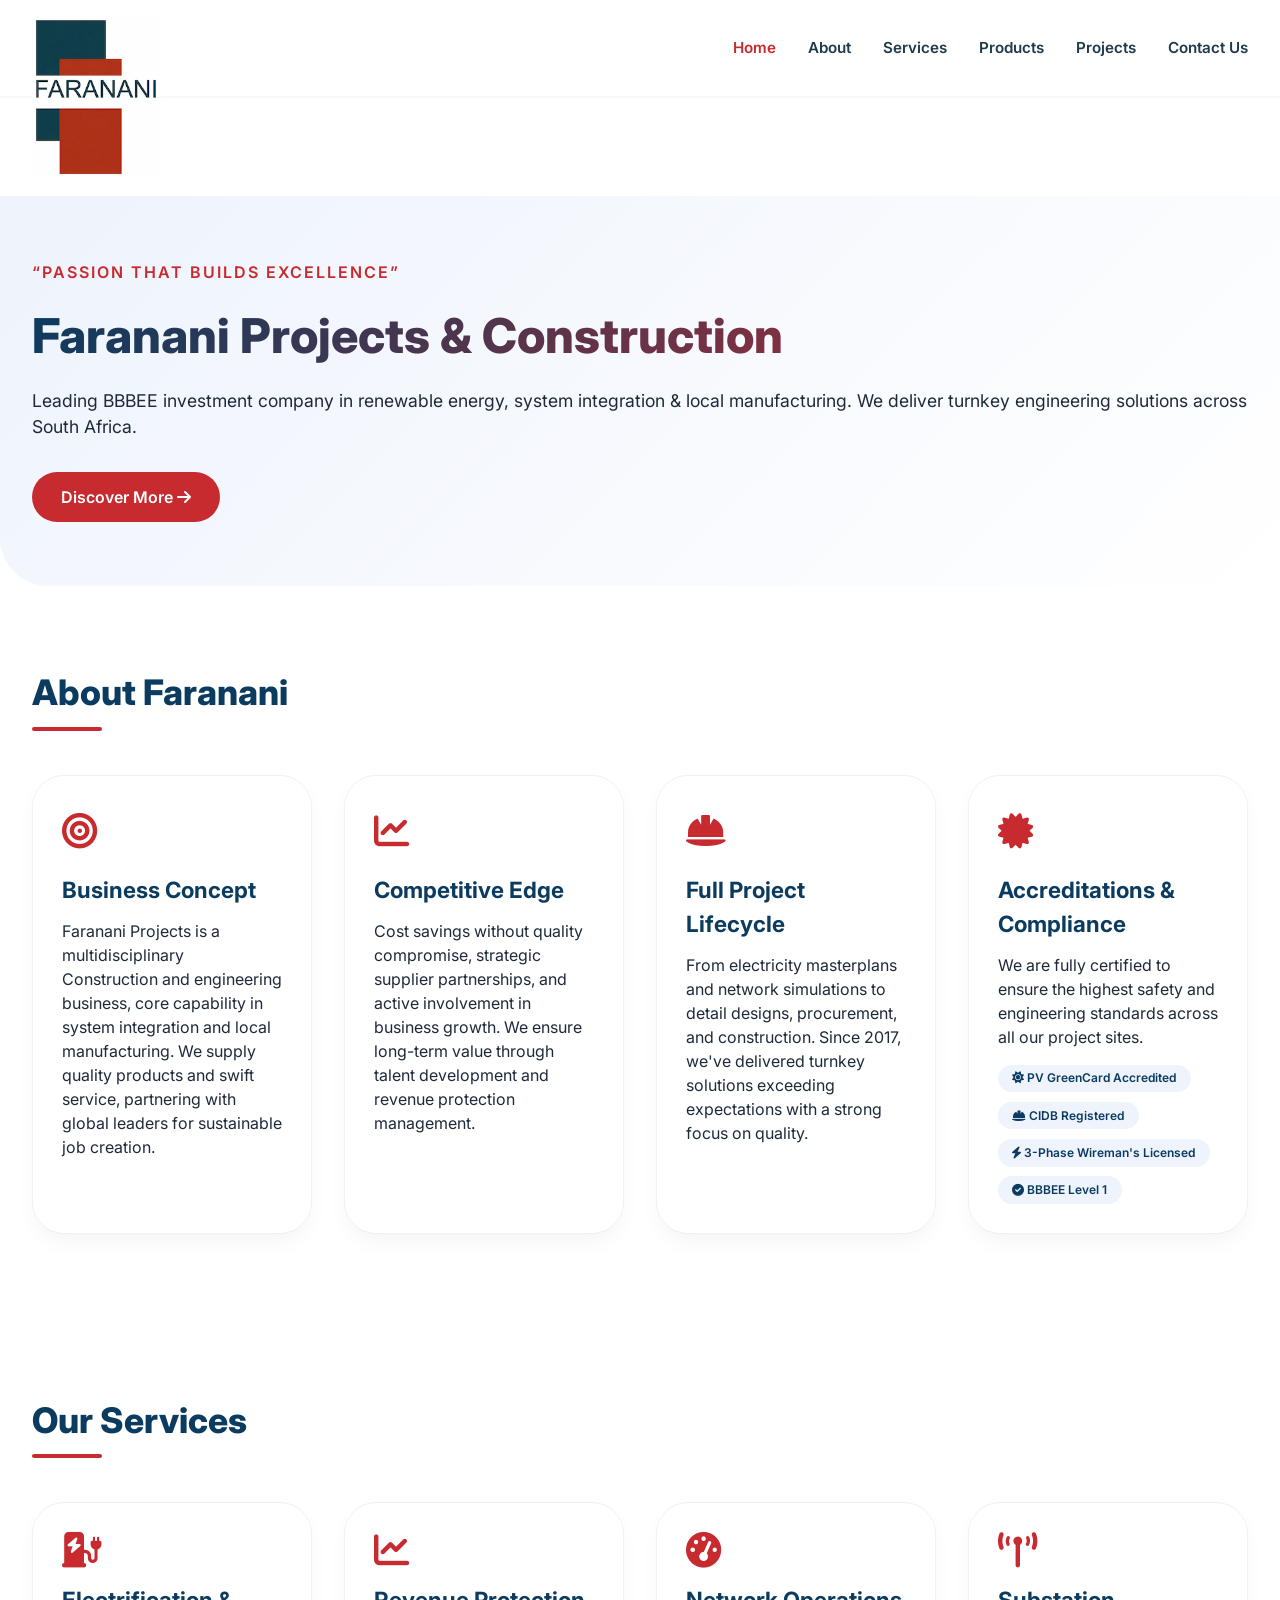
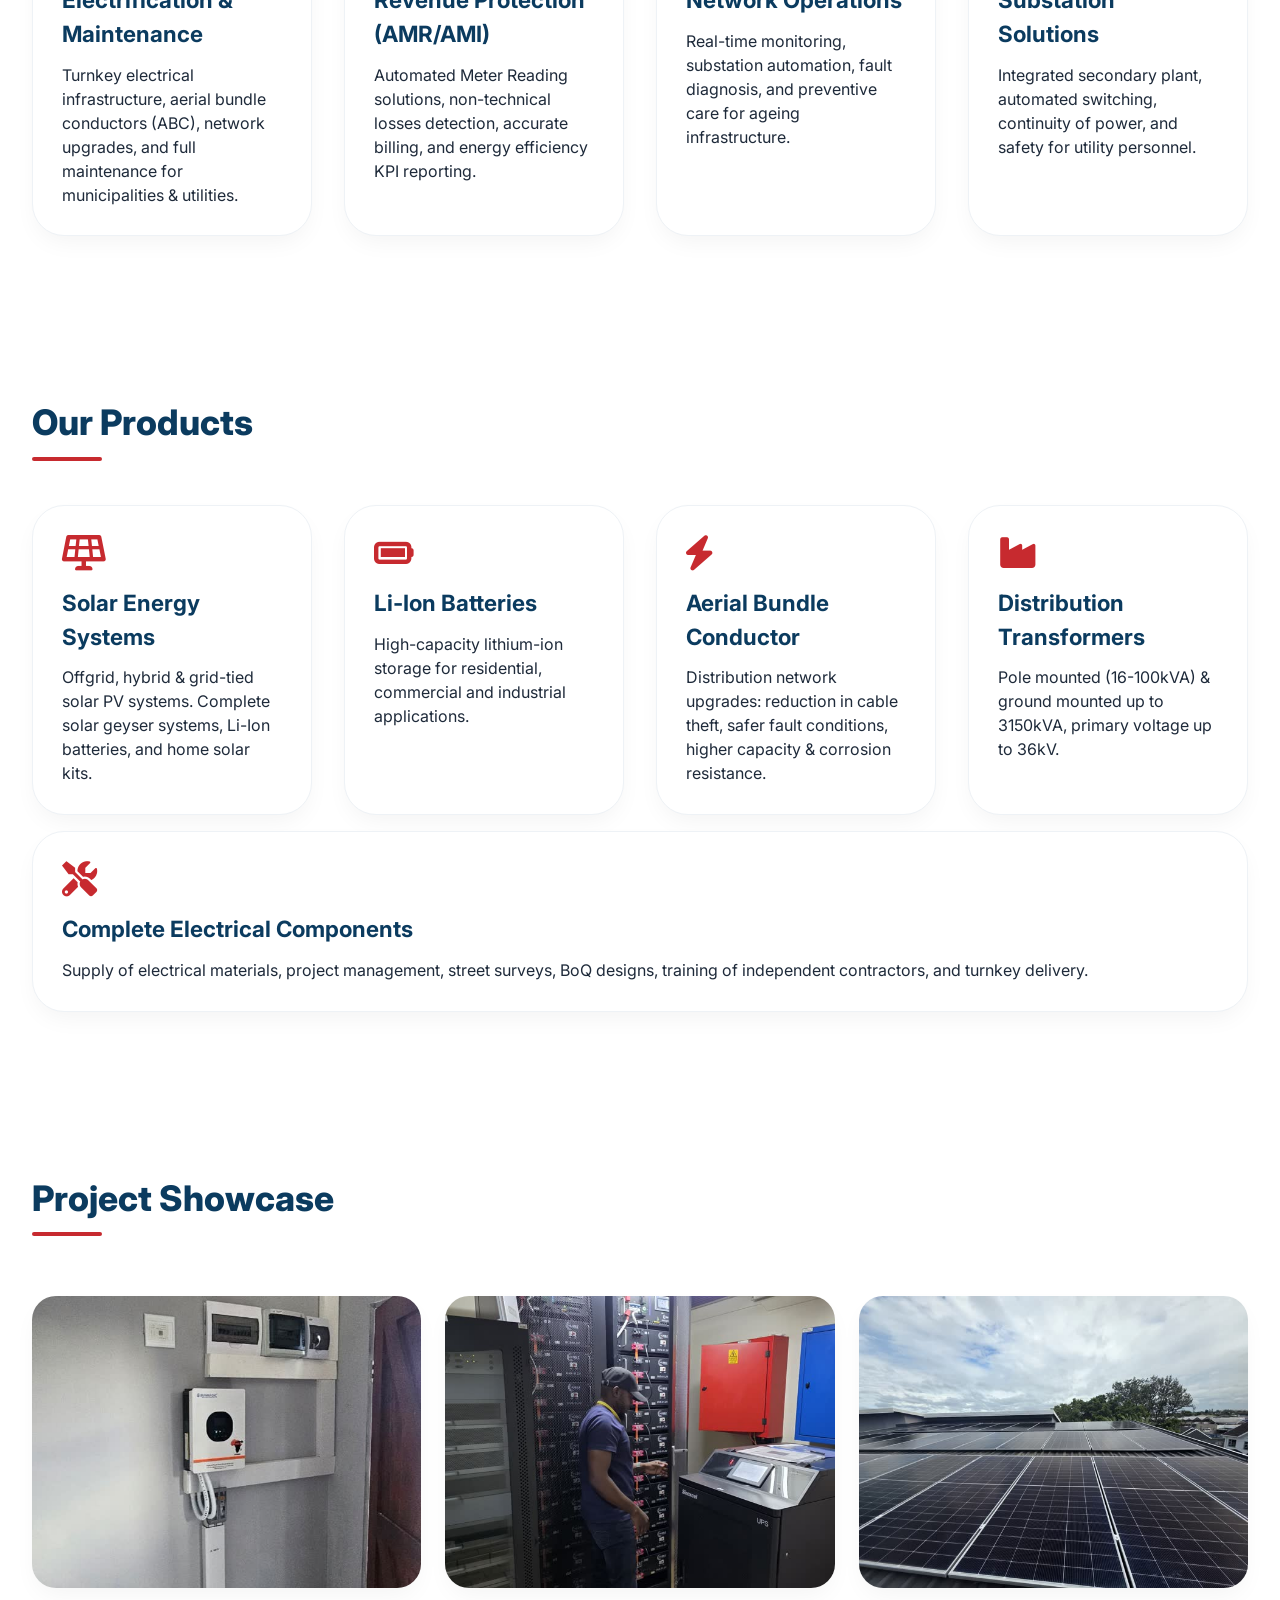
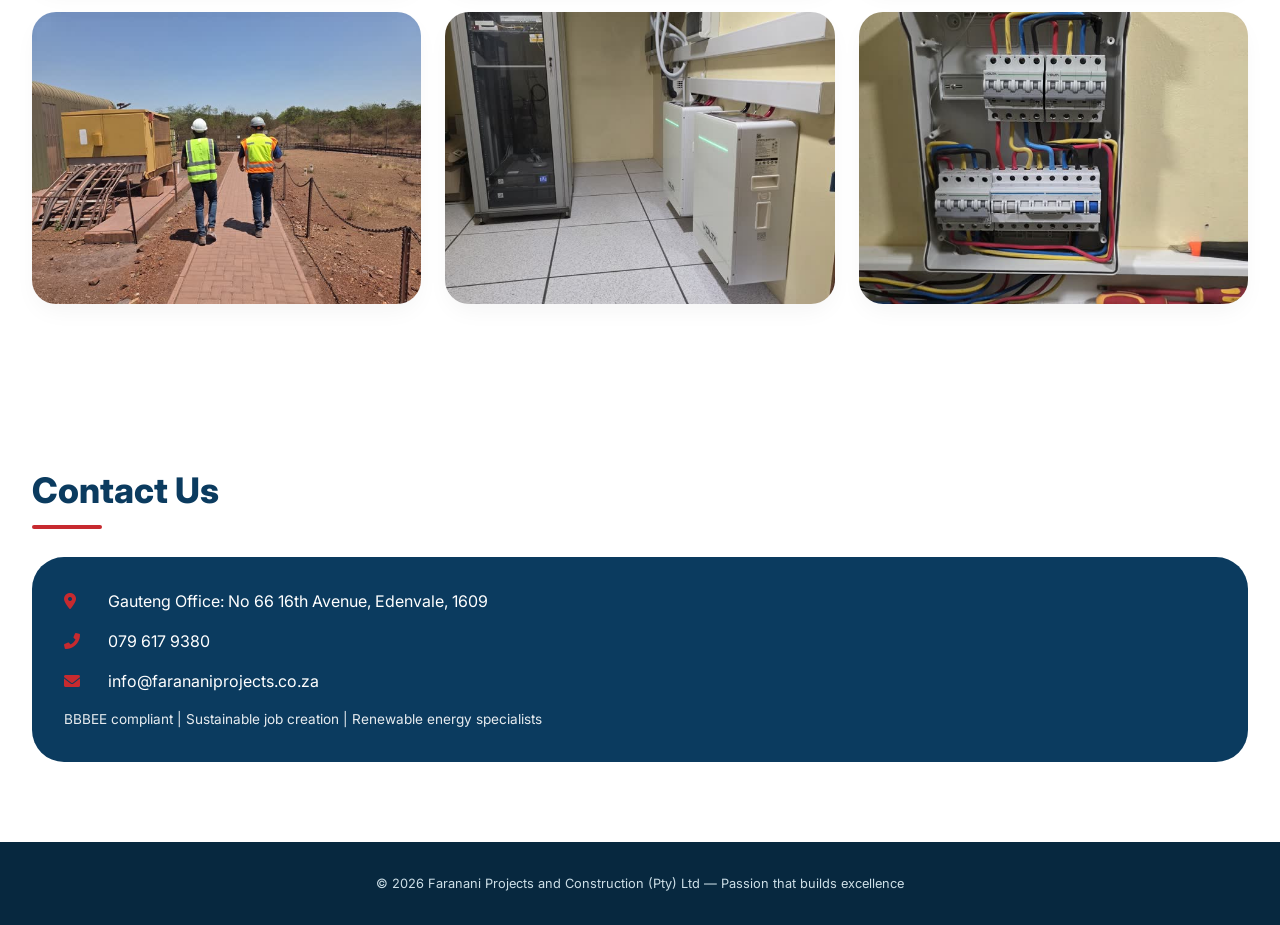
==== index.html @ f0514885 "misc" ====
<!DOCTYPE html>
<html lang="en">
<head>
  <meta charset="UTF-8">
  <meta name="viewport" content="width=device-width, initial-scale=1.0, viewport-fit=cover">
  <title>Faranani Projects | Engineering Excellence</title>
  <!-- Google Fonts & Font Awesome -->
  <link href="https://fonts.googleapis.com/css2?family=Inter:opsz,wght@14..32,300;14..32,400;14..32,500;14..32,600;14..32,700;14..32,800&display=swap" rel="stylesheet">
  <link rel="stylesheet" href="https://cdnjs.cloudflare.com/ajax/libs/font-awesome/6.0.0-beta3/css/all.min.css">
  <style>
    * {
      margin: 0;
      padding: 0;
      box-sizing: border-box;
    }

    body {
      font-family: 'Inter', sans-serif;
      background-color: #ffffff;
      color: #1e2a3a;
      line-height: 1.5;
      scroll-behavior: smooth;
    }

    /* Color Scheme: White, Blue (#0b3b5f), Red (#c72a2f) */
    :root {
      --primary-blue: #0b3b5f;
      --primary-red: #c72a2f;
      --blue-light: #eef3fc;
      --blue-dark: #07283f;
      --gray-light: #f8fafc;
      --shadow-sm: 0 10px 25px -5px rgba(0, 0, 0, 0.05);
    }

    /* Navbar */
    .navbar {
      position: sticky;
      top: 0;
      z-index: 1000;
      background: rgba(255, 255, 255, 0.98);
      backdrop-filter: blur(8px);
      box-shadow: 0 1px 3px rgba(0,0,0,0.05);
      padding: 0.8rem 2rem;
      transition: all 0.3s ease;
    }
    .nav-container {
      max-width: 1280px;
      margin: 0 auto;
      display: flex;
      align-items: center;
      justify-content: space-between;
      flex-wrap: wrap;
    }
    .logo-area {
  position: relative;
  height: 70px; /* navbar height */
}

.logo-wrapper {
  position: absolute;
  top: 5px; /* shift down slightly */
  left: 0;
  transform: translateY(0); /* remove negative translate to stop top clipping */
  z-index: 10;
  transition: opacity 0.3s ease, transform 0.3s ease;
}

.logo-wrapper.hide {
  opacity: 0;
  transform: translateY(-100%); /* push out of view when scrolling */
  pointer-events: none;
}

.logo-img {
  height: 160px; /* reduced height to fit better */
  width: auto;
  display: block;
  transition: transform 0.35s ease;
}
    .logo-placeholder {
      border: 2px dashed var(--primary-red);
      border-radius: 40px;
      padding: 0.4rem 1rem;
      font-size: 0.8rem;
      font-weight: 600;
      color: var(--primary-blue);
      background: white;
      transition: 0.2s;
    }
    .logo-placeholder i {
      color: var(--primary-red);
      margin-right: 6px;
    }
    .nav-links {
      display: flex;
      gap: 2rem;
      list-style: none;
    }
    .nav-links a {
      text-decoration: none;
      font-weight: 600;
      color: #1f3a4b;
      transition: 0.2s;
      font-size: 0.95rem;
    }
    .nav-links a:hover, .nav-links a.active {
      color: var(--primary-red);
    }
    .mobile-menu-btn {
      display: none;
      font-size: 1.6rem;
      background: none;
      border: none;
      color: var(--primary-blue);
      cursor: pointer;
    }

    /* Sections */
    section {
      padding: 5rem 2rem;
      max-width: 1280px;
      margin: 0 auto;
      scroll-margin-top: 100px; /* Fixes titles being cut off by sticky navbar */
    }
    #contact {
      scroll-margin-top: 0; /* Exclude contact as requested */
    }
    .section-title {
      font-size: 2.2rem;
      font-weight: 800;
      margin-bottom: 2.5rem;
      position: relative;
      display: inline-block;
      color: var(--primary-blue);
    }
    .section-title:after {
      content: '';
      position: absolute;
      bottom: -12px;
      left: 0;
      width: 70px;
      height: 4px;
      background: var(--primary-red);
      border-radius: 4px;
    }
    .hero {
      background: linear-gradient(135deg, var(--blue-light) 0%, #ffffff 100%);
      border-radius: 0 0 3rem 3rem;
      padding: 4rem 2rem;
      margin-top: 100px; /* to account for logo overlap */
    }
    .hero-content {
      max-width: 1280px;
      margin: 0 auto;
      display: flex;
      flex-wrap: wrap;
      align-items: center;
      gap: 2rem;
    }
    .hero-text {
      flex: 1;
    }
    .hero h1 {
      font-size: 3rem;
      font-weight: 800;
      background: linear-gradient(125deg, var(--primary-blue), var(--primary-red));
      -webkit-background-clip: text;
      background-clip: text;
      color: transparent;
      margin-bottom: 1rem;
    }
    .tagline {
      font-size: 1rem;
      letter-spacing: 2px;
      text-transform: uppercase;
      color: var(--primary-red);
      font-weight: 600;
      margin-bottom: 1rem;
    }
    .btn-red {
      display: inline-block;
      background: var(--primary-red);
      color: white;
      padding: 0.8rem 1.8rem;
      border-radius: 40px;
      font-weight: 600;
      text-decoration: none;
      margin-top: 1rem;
      transition: 0.2s;
      border: none;
      cursor: pointer;
    }
    .btn-red:hover {
      background: #a81e22;
      transform: translateY(-2px);
    }
    .hero-stock {
      flex: 1;
      display: flex;
      gap: 1rem;
      justify-content: center;
    }
    .stock-img {
      width: 140px;
      height: 140px;
      object-fit: cover;
      border-radius: 28px;
      box-shadow: var(--shadow-sm);
      border: 3px solid white;
    }

    /* Cards */
    .grid-2, .services-grid, .products-grid {
      display: grid;
      grid-template-columns: repeat(auto-fit, minmax(280px, 1fr));
      gap: 2rem;
      margin-top: 1rem;
    }
    .card {
      background: white;
      border-radius: 2rem;
      padding: 1.8rem;
      box-shadow: var(--shadow-sm);
      transition: all 0.2s;
      border: 1px solid #eef2f6;
    }
    .card:hover {
      transform: translateY(-5px);
      box-shadow: 0 20px 30px -12px rgba(0,0,0,0.1);
      border-color: var(--primary-red);
    }
    .card-icon {
      font-size: 2.2rem;
      color: var(--primary-red);
      margin-bottom: 1rem;
    }
    .card h3 {
      font-size: 1.4rem;
      margin-bottom: 0.75rem;
      color: var(--primary-blue);
    }
    .badge-list {
      display: flex;
      flex-wrap: wrap;
      gap: 0.6rem;
      margin-top: 1rem;
    }
    .badge {
      background: var(--blue-light);
      padding: 0.3rem 0.9rem;
      border-radius: 40px;
      font-size: 0.75rem;
      font-weight: 600;
      color: var(--primary-blue);
    }

    /* About extra */
    .leader-card {
      display: flex;
      gap: 1.5rem;
      align-items: center;
      flex-wrap: wrap;
      background: var(--blue-light);
      border-radius: 2rem;
      padding: 1.8rem;
      margin-top: 2rem;
    }
    .leader-img {
      width: 100px;
      height: 100px;
      border-radius: 50%;
      object-fit: cover;
      border: 3px solid var(--primary-red);
    }
    /* Contact */
    .contact-block {
      background: var(--primary-blue);
      border-radius: 2rem;
      padding: 2rem;
      color: white;
    }
    .contact-line {
      display: flex;
      align-items: center;
      gap: 1rem;
      margin-bottom: 1rem;
    }
    .contact-line i {
      width: 28px;
      color: var(--primary-red);
    }
    footer {
      text-align: center;
      padding: 2rem;
      background: var(--blue-dark);
      color: #cddfe7;
      font-size: 0.8rem;
    }

    /* Gallery Section */
    .gallery-grid {
      display: grid;
      grid-template-columns: repeat(3, 1fr);
      gap: 1.5rem;
      margin-top: 2rem;
    }
    .gallery-item {
      position: relative;
      border-radius: 1.5rem;
      overflow: hidden;
      aspect-ratio: 4/3;
      box-shadow: var(--shadow-sm);
      cursor: pointer;
    }
    .gallery-item img {
      width: 100%;
      height: 100%;
      object-fit: cover;
      transition: transform 0.5s ease;
    }
    .gallery-item:hover img {
      transform: scale(1.1);
    }
    .gallery-overlay {
      position: absolute;
      bottom: 0;
      left: 0;
      right: 0;
      background: linear-gradient(transparent, rgba(11, 59, 95, 0.9));
      padding: 1.5rem;
      color: white;
      opacity: 0;
      transition: opacity 0.3s ease;
    }
    .gallery-item:hover .gallery-overlay {
      opacity: 1;
    }
    .gallery-overlay h4 {
      font-size: 1.1rem;
      margin-bottom: 0.2rem;
    }
    .gallery-overlay p {
      font-size: 0.85rem;
      opacity: 0.8;
    }

    /* Mobile */
    @media (max-width: 1024px) {
      .gallery-grid {
        grid-template-columns: repeat(2, 1fr);
      }
    }
    @media (max-width: 768px) {
      .nav-links {
        display: none;
        width: 100%;
        flex-direction: column;
        gap: 1rem;
        padding: 1rem 0;
      }
      .nav-links.show {
        display: flex;
        padding-top: 60px; /* Push items down to clear the overhanging logo */
      }
      .mobile-menu-btn {
        display: block;
      }
      .navbar {
        padding: 0.8rem 1.2rem;
      }
      .logo-img {
        height: 120px; /* Smaller logo on mobile to save space */
      }
      .hero h1 {
        font-size: 2rem;
      }
      section {
        padding: 3rem 1.2rem;
      }
      .section-title {
        font-size: 1.8rem;
      }
      .gallery-grid {
        grid-template-columns: 1fr;
      }
    }

    .fade-up {
      opacity: 0;
      transform: translateY(20px);
      transition: opacity 0.6s ease, transform 0.6s ease;
    }
    .fade-up.visible {
      opacity: 1;
      transform: translateY(0);
    }
  </style>
</head>
<body>

<nav class="navbar" id="navbar">
  <div class="nav-container">
    <div class="logo-area">
      <div class="logo-wrapper">
  <img src="src/Logo.webp" alt="Company Logo" class="logo-img" />
</div>
    </div>
    <button class="mobile-menu-btn" id="mobileMenuBtn"><i class="fas fa-bars"></i></button>
    <ul class="nav-links" id="navLinks">
      <li><a href="#home" class="nav-link active">Home</a></li>
      <li><a href="#about" class="nav-link">About</a></li>
      <li><a href="#services" class="nav-link">Services</a></li>
      <li><a href="#products" class="nav-link">Products</a></li>
      <li><a href="#projects" class="nav-link">Projects</a></li>
      <li><a href="#contact" class="nav-link">Contact Us</a></li>
    </ul>
  </div>
</nav>

<!-- Hero Section (Home) -->
<section id="home" class="hero">
  <div class="hero-content">
    <div class="hero-text">
      <div class="tagline">“PASSION THAT BUILDS EXCELLENCE”</div>
      <h1>Faranani Projects & Construction</h1>
      <p style="font-size: 1.1rem; margin: 1rem 0;">Leading BBBEE investment company in renewable energy, system integration & local manufacturing. We deliver turnkey engineering solutions across South Africa.</p>
      <a href="#about" class="btn-red">Discover More <i class="fas fa-arrow-right"></i></a>
    </div>
  </div>
</section>

<!-- About Section -->
<section id="about">
  <h2 class="section-title">About Faranani</h2>
  <div class="grid-2">
    <div class="card fade-up">
      <div class="card-icon"><i class="fas fa-bullseye"></i></div>
      <h3>Business Concept</h3>
      <p>Faranani Projects is a multidisciplinary Construction and engineering business, core capability in system integration and local manufacturing. We supply quality products and swift service, partnering with global leaders for sustainable job creation.</p>
    </div>
    <div class="card fade-up">
      <div class="card-icon"><i class="fas fa-chart-line"></i></div>
      <h3>Competitive Edge</h3>
      <p>Cost savings without quality compromise, strategic supplier partnerships, and active involvement in business growth. We ensure long-term value through talent development and revenue protection management.</p>
    </div>
    <div class="card fade-up">
      <div class="card-icon"><i class="fas fa-hard-hat"></i></div>
      <h3>Full Project Lifecycle</h3>
      <p>From electricity masterplans and network simulations to detail designs, procurement, and construction. Since 2017, we've delivered turnkey solutions exceeding expectations with a strong focus on quality.</p>
    </div>
    <div class="card fade-up">
      <div class="card-icon"><i class="fas fa-certificate"></i></div>
      <h3>Accreditations & Compliance</h3>
      <p>We are fully certified to ensure the highest safety and engineering standards across all our project sites.</p>
      <div class="badge-list">
        <span class="badge"><i class="fas fa-sun"></i> PV GreenCard Accredited</span>
        <span class="badge"><i class="fas fa-hard-hat"></i> CIDB Registered</span>
        <span class="badge"><i class="fas fa-bolt"></i> 3-Phase Wireman's Licensed</span>
        <span class="badge"><i class="fas fa-check-circle"></i> BBBEE Level 1</span>
      </div>
    </div>
  </div>
</section>

<!-- Services Section -->
<section id="services">
  <h2 class="section-title">Our Services</h2>
  <div class="services-grid">
    <div class="card fade-up">
      <i class="fas fa-charging-station card-icon"></i>
      <h3>Electrification & Maintenance</h3>
      <p>Turnkey electrical infrastructure, aerial bundle conductors (ABC), network upgrades, and full maintenance for municipalities & utilities.</p>
    </div>
    <div class="card fade-up">
      <i class="fas fa-chart-line card-icon"></i>
      <h3>Revenue Protection (AMR/AMI)</h3>
      <p>Automated Meter Reading solutions, non-technical losses detection, accurate billing, and energy efficiency KPI reporting.</p>
    </div>
    <div class="card fade-up">
      <i class="fas fa-tachometer-alt card-icon"></i>
      <h3>Network Operations</h3>
      <p>Real-time monitoring, substation automation, fault diagnosis, and preventive care for ageing infrastructure.</p>
    </div>
    <div class="card fade-up">
      <i class="fas fa-tower-broadcast card-icon"></i>
      <h3>Substation Solutions</h3>
      <p>Integrated secondary plant, automated switching, continuity of power, and safety for utility personnel.</p>
    </div>
  </div>
</section>

<!-- Products Section -->
<section id="products">
  <h2 class="section-title">Our Products</h2>
  <div class="products-grid">
    <div class="card fade-up">
      <i class="fas fa-solar-panel card-icon"></i>
      <h3>Solar Energy Systems</h3>
      <p>Offgrid, hybrid & grid-tied solar PV systems. Complete solar geyser systems, Li-Ion batteries, and home solar kits.</p>
    </div>
    <div class="card fade-up">
      <i class="fas fa-battery-full card-icon"></i>
      <h3>Li-Ion Batteries</h3>
      <p>High-capacity lithium-ion storage for residential, commercial and industrial applications.</p>
    </div>
    <div class="card fade-up">
      <i class="fas fa-bolt card-icon"></i>
      <h3>Aerial Bundle Conductor</h3>
      <p>Distribution network upgrades: reduction in cable theft, safer fault conditions, higher capacity & corrosion resistance.</p>
    </div>
    <div class="card fade-up">
      <i class="fas fa-industry card-icon"></i>
      <h3>Distribution Transformers</h3>
      <p>Pole mounted (16-100kVA) & ground mounted up to 3150kVA, primary voltage up to 36kV.</p>
    </div>
  </div>
  <div class="card fade-up" style="margin-top: 1rem;">
    <i class="fas fa-screwdriver-wrench card-icon"></i>
    <h3>Complete Electrical Components</h3>
    <p>Supply of electrical materials, project management, street surveys, BoQ designs, training of independent contractors, and turnkey delivery.</p>
  </div>
</section>

<!-- Projects Section -->
<section id="projects">
  <h2 class="section-title">Project Showcase</h2>
  <div class="gallery-grid">
    <div class="gallery-item fade-up">
      <img src="src/fotos/IMG-20260320-WA0054.jpg" alt="Renewable Energy Solutions">
      <div class="gallery-overlay">
        <h4>Renewable Solutions</h4>
        <p>Sustainable energy integration for long-term power security.</p>
      </div>
    </div>
    <div class="gallery-item fade-up">
      <img src="src/fotos/IMG-20260320-WA0096.jpg" alt="Power Systems & UPS">
      <div class="gallery-overlay">
        <h4>Power Systems</h4>
        <p>Advanced energy storage and UPS system installation.</p>
      </div>
    </div>
    <div class="gallery-item fade-up">
      <img src="src/fotos/IMG-20260320-WA0042.jpg" alt="Construction Management">
      <div class="gallery-overlay">
        <h4>Construction</h4>
        <p>On-site management and engineering excellence.</p>
      </div>
    </div>
    <div class="gallery-item fade-up">
      <img src="src/fotos/IMG-20260320-WA0106.jpg" alt="Specialized Engineering">
      <div class="gallery-overlay">
        <h4>Technical Services</h4>
        <p>Specialized installation of electrical components.</p>
      </div>
    </div>
    <div class="gallery-item fade-up">
      <img src="src/fotos/IMG-20260320-WA0025.jpg" alt="Site Survey & Planning">
      <div class="gallery-overlay">
        <h4>Site Planning</h4>
        <p>Masterplan development and comprehensive surveys.</p>
      </div>
    </div>
    <div class="gallery-item fade-up">
      <img src="src/fotos/IMG-20260320-WA0045.jpg" alt="Electrical Infrastructure">
      <div class="gallery-overlay">
        <h4>Network Upgrades</h4>
        <p>Distribution network upgrades and ABC cabling solutions.</p>
      </div>
    </div>
  </div>
</section>

<!-- Contact Section -->
<section id="contact">
  <h2 class="section-title">Contact Us</h2>
  <div class="contact-block fade-up">
    <div class="contact-line"><i class="fas fa-map-marker-alt"></i> <span>Gauteng Office: No 66 16th Avenue, Edenvale, 1609</span></div>
    <div class="contact-line"><i class="fas fa-phone-alt"></i> <span>079 617 9380</span></div>
    <div class="contact-line"><i class="fas fa-envelope"></i> <span>info@farananiprojects.co.za</span></div>
    <div style="margin-top: 1rem; font-size: 0.85rem; opacity: 0.9;">BBBEE compliant | Sustainable job creation | Renewable energy specialists</div>
  </div>
</section>

<footer>
  © 2026 Faranani Projects and Construction (Pty) Ltd — Passion that builds excellence
</footer>

<script>
  // Mobile menu toggle
  const mobileBtn = document.getElementById('mobileMenuBtn');
  const navLinks = document.getElementById('navLinks');
  mobileBtn.addEventListener('click', () => {
    navLinks.classList.toggle('show');
  });

  // Close mobile menu on link click
  document.querySelectorAll('.nav-link').forEach(link => {
    link.addEventListener('click', () => {
      navLinks.classList.remove('show');
    });
  });

  // Active link highlight on scroll + smooth scroll
  const sections = document.querySelectorAll('section');
  const navItems = document.querySelectorAll('.nav-link');

  function updateActiveNav() {
    let current = '';
    const scrollPos = window.scrollY + 150;
    sections.forEach(section => {
      const sectionTop = section.offsetTop;
      const sectionHeight = section.clientHeight;
      if (scrollPos >= sectionTop && scrollPos < sectionTop + sectionHeight) {
        current = section.getAttribute('id');
      }
    });
    navItems.forEach(item => {
      item.classList.remove('active');
      if (item.getAttribute('href') === `#${current}`) {
        item.classList.add('active');
      }
    });
    // handle home special
    if (window.scrollY < 100) {
      navItems.forEach(item => {
        item.classList.remove('active');
        if (item.getAttribute('href') === '#home') item.classList.add('active');
      });
    }
  }

  window.addEventListener('scroll', updateActiveNav);
  window.addEventListener('load', updateActiveNav);

  // Smooth scroll for nav links
  document.querySelectorAll('.nav-link').forEach(anchor => {
    anchor.addEventListener('click', function(e) {
      e.preventDefault();
      const targetId = this.getAttribute('href').substring(1);
      const targetElement = document.getElementById(targetId);
      if (targetElement) {
        targetElement.scrollIntoView({ behavior: 'smooth', block: 'start' });
      }
    });
  });

  // Fade-up animation on scroll
  const fadeElements = document.querySelectorAll('.fade-up');
  const observer = new IntersectionObserver((entries) => {
    entries.forEach(entry => {
      if (entry.isIntersecting) {
        entry.target.classList.add('visible');
        observer.unobserve(entry.target);
      }
    });
  }, { threshold: 0.1, rootMargin: '0px 0px -20px 0px' });
  fadeElements.forEach(el => observer.observe(el));

  // also ensure any dynamic cards get observed
  // add little style for navbar background on scroll
  const navbar = document.getElementById('navbar');
const logoWrapper = document.querySelector('.logo-wrapper');

window.addEventListener('scroll', () => {
  if (window.scrollY > 80) {
    navbar.style.boxShadow = '0 4px 20px rgba(0,0,0,0.05)';
    logoWrapper.classList.add('hide');
  } else {
    navbar.style.boxShadow = '0 1px 3px rgba(0,0,0,0.05)';
    logoWrapper.classList.remove('hide');
  }
});
  
</script>
</body>
</html>
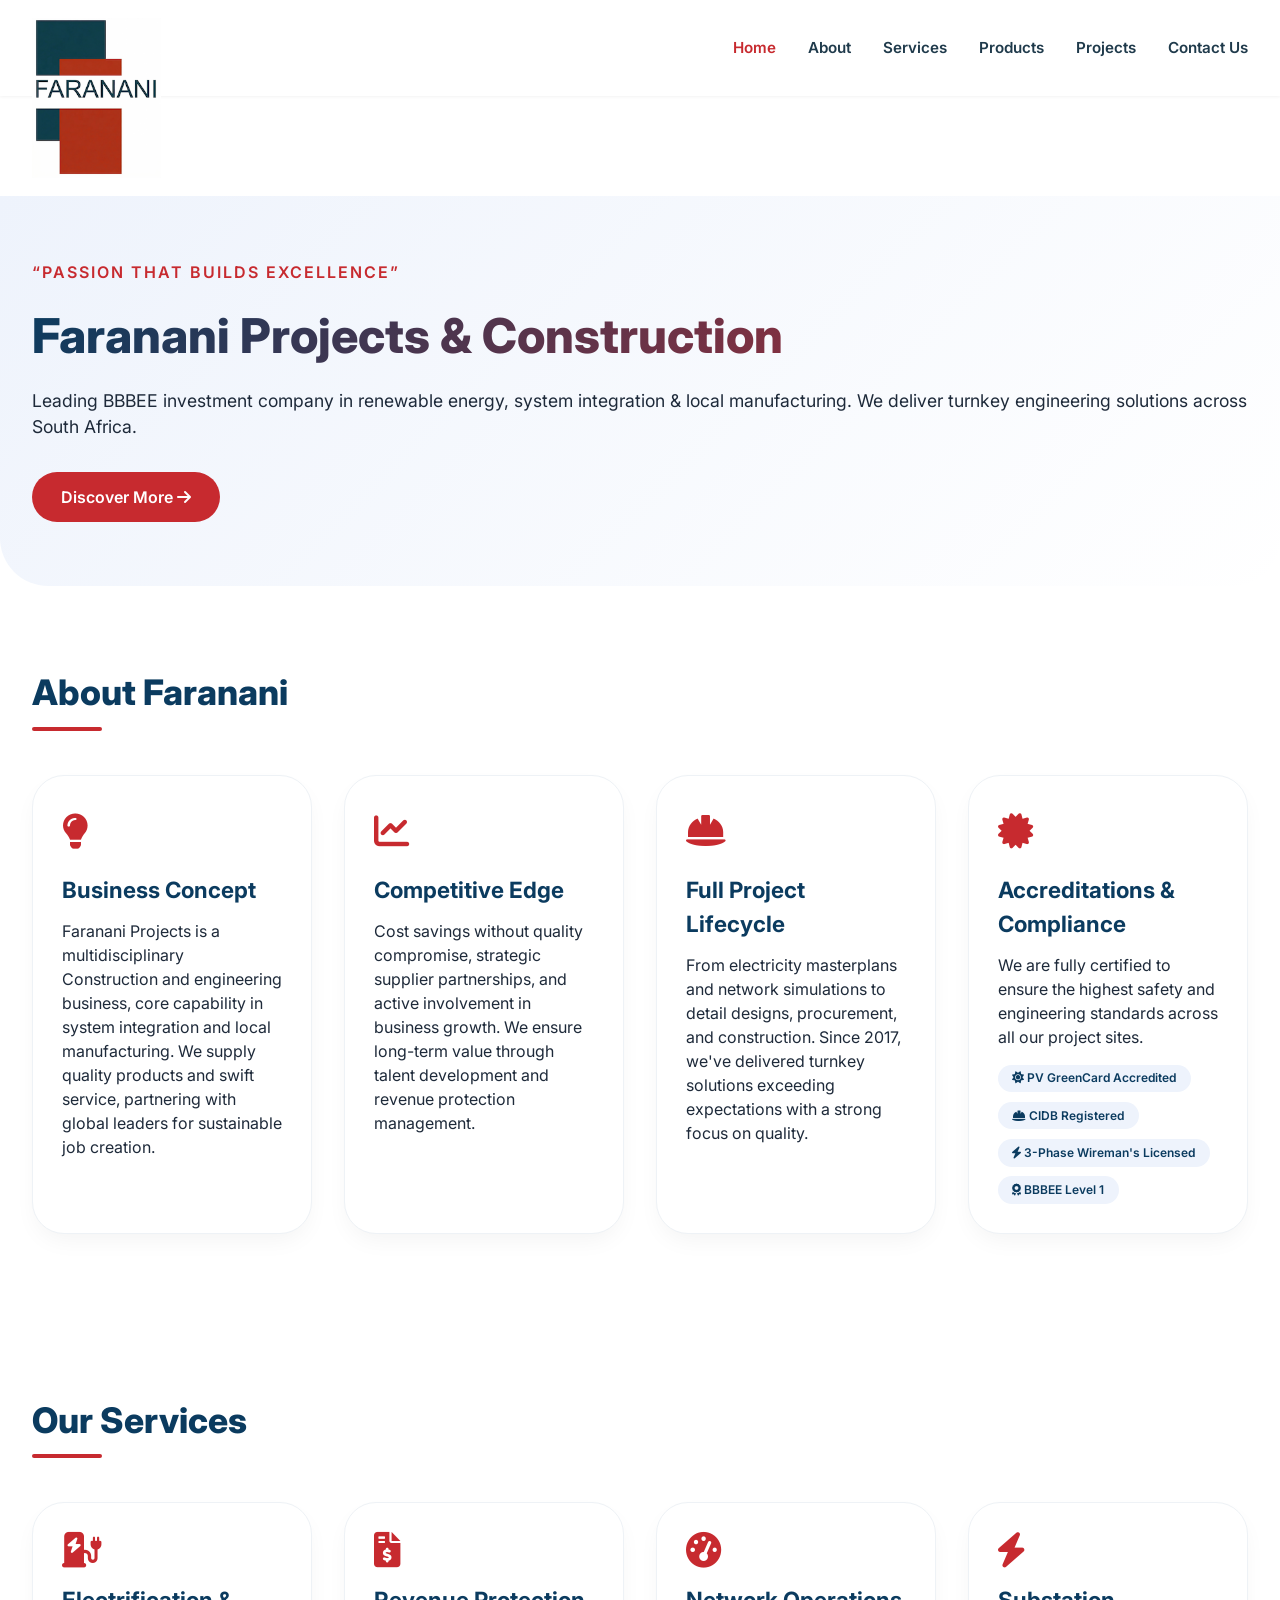
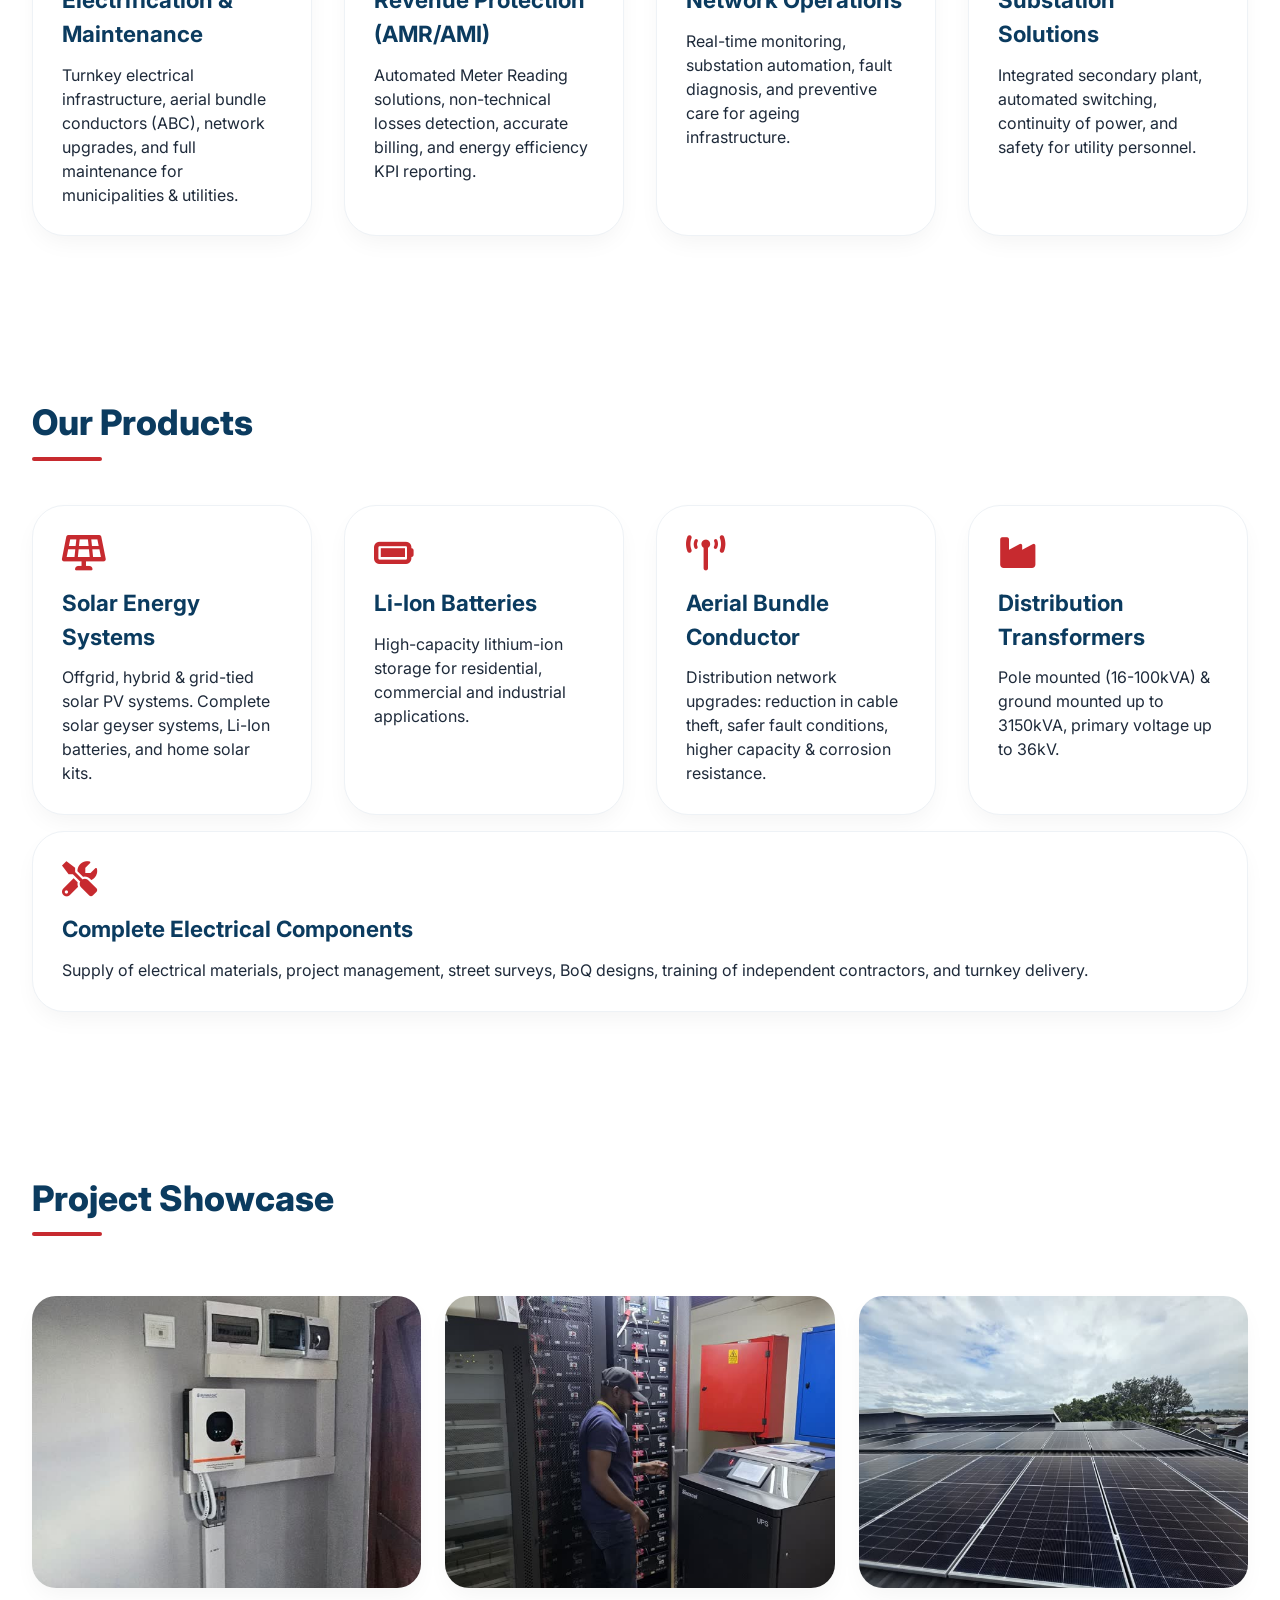
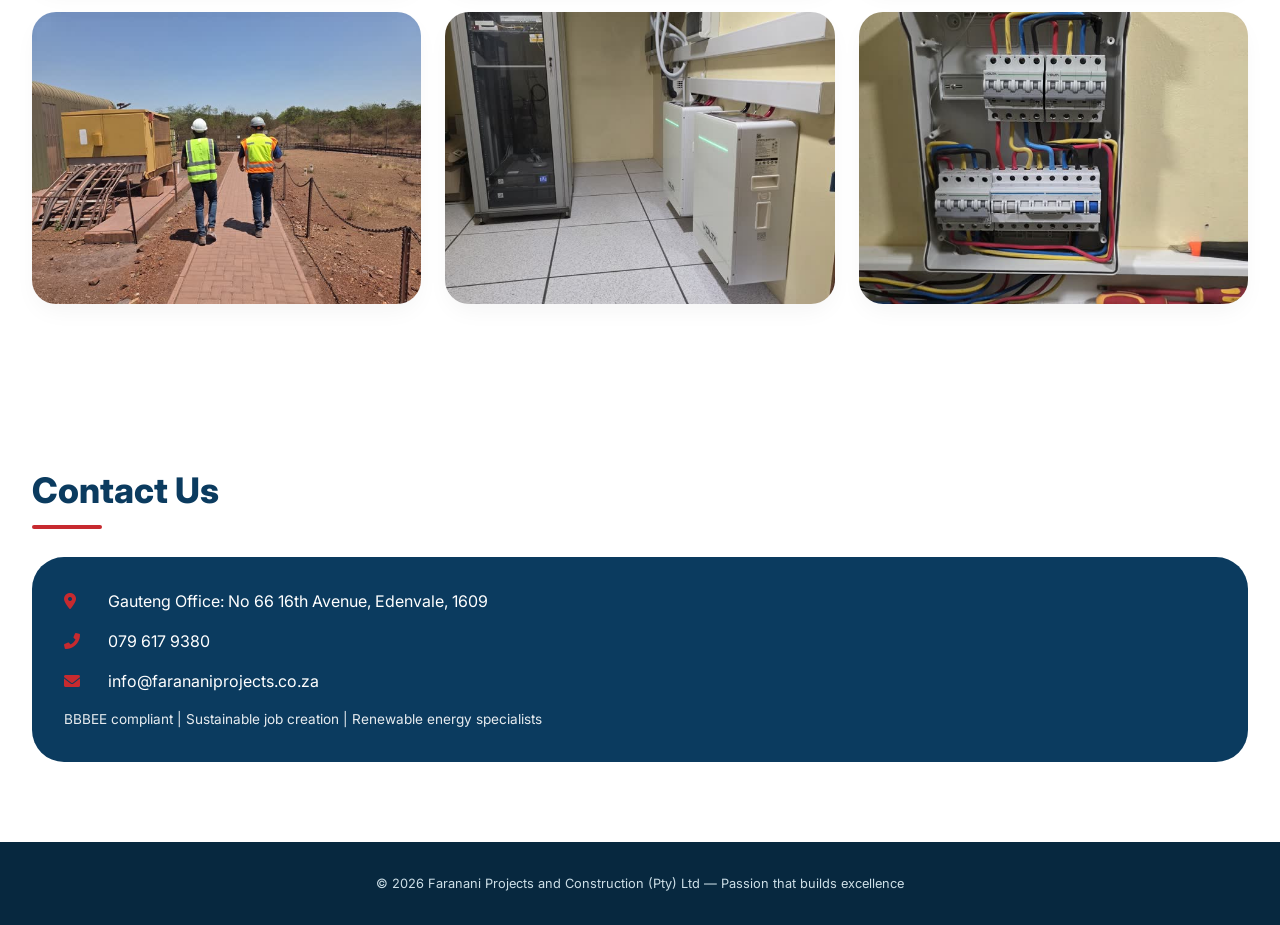
==== commit 39679c0d: "updated icons" ====
--- a/index.html
+++ b/index.html
@@ -7,394 +7,7 @@
   <!-- Google Fonts & Font Awesome -->
   <link href="https://fonts.googleapis.com/css2?family=Inter:opsz,wght@14..32,300;14..32,400;14..32,500;14..32,600;14..32,700;14..32,800&display=swap" rel="stylesheet">
   <link rel="stylesheet" href="https://cdnjs.cloudflare.com/ajax/libs/font-awesome/6.0.0-beta3/css/all.min.css">
-  <style>
-    * {
-      margin: 0;
-      padding: 0;
-      box-sizing: border-box;
-    }
-
-    body {
-      font-family: 'Inter', sans-serif;
-      background-color: #ffffff;
-      color: #1e2a3a;
-      line-height: 1.5;
-      scroll-behavior: smooth;
-    }
-
-    /* Color Scheme: White, Blue (#0b3b5f), Red (#c72a2f) */
-    :root {
-      --primary-blue: #0b3b5f;
-      --primary-red: #c72a2f;
-      --blue-light: #eef3fc;
-      --blue-dark: #07283f;
-      --gray-light: #f8fafc;
-      --shadow-sm: 0 10px 25px -5px rgba(0, 0, 0, 0.05);
-    }
-
-    /* Navbar */
-    .navbar {
-      position: sticky;
-      top: 0;
-      z-index: 1000;
-      background: rgba(255, 255, 255, 0.98);
-      backdrop-filter: blur(8px);
-      box-shadow: 0 1px 3px rgba(0,0,0,0.05);
-      padding: 0.8rem 2rem;
-      transition: all 0.3s ease;
-    }
-    .nav-container {
-      max-width: 1280px;
-      margin: 0 auto;
-      display: flex;
-      align-items: center;
-      justify-content: space-between;
-      flex-wrap: wrap;
-    }
-    .logo-area {
-  position: relative;
-  height: 70px; /* navbar height */
-}
-
-.logo-wrapper {
-  position: absolute;
-  top: 5px; /* shift down slightly */
-  left: 0;
-  transform: translateY(0); /* remove negative translate to stop top clipping */
-  z-index: 10;
-  transition: opacity 0.3s ease, transform 0.3s ease;
-}
-
-.logo-wrapper.hide {
-  opacity: 0;
-  transform: translateY(-100%); /* push out of view when scrolling */
-  pointer-events: none;
-}
-
-.logo-img {
-  height: 160px; /* reduced height to fit better */
-  width: auto;
-  display: block;
-  transition: transform 0.35s ease;
-}
-    .logo-placeholder {
-      border: 2px dashed var(--primary-red);
-      border-radius: 40px;
-      padding: 0.4rem 1rem;
-      font-size: 0.8rem;
-      font-weight: 600;
-      color: var(--primary-blue);
-      background: white;
-      transition: 0.2s;
-    }
-    .logo-placeholder i {
-      color: var(--primary-red);
-      margin-right: 6px;
-    }
-    .nav-links {
-      display: flex;
-      gap: 2rem;
-      list-style: none;
-    }
-    .nav-links a {
-      text-decoration: none;
-      font-weight: 600;
-      color: #1f3a4b;
-      transition: 0.2s;
-      font-size: 0.95rem;
-    }
-    .nav-links a:hover, .nav-links a.active {
-      color: var(--primary-red);
-    }
-    .mobile-menu-btn {
-      display: none;
-      font-size: 1.6rem;
-      background: none;
-      border: none;
-      color: var(--primary-blue);
-      cursor: pointer;
-    }
-
-    /* Sections */
-    section {
-      padding: 5rem 2rem;
-      max-width: 1280px;
-      margin: 0 auto;
-      scroll-margin-top: 100px; /* Fixes titles being cut off by sticky navbar */
-    }
-    #contact {
-      scroll-margin-top: 0; /* Exclude contact as requested */
-    }
-    .section-title {
-      font-size: 2.2rem;
-      font-weight: 800;
-      margin-bottom: 2.5rem;
-      position: relative;
-      display: inline-block;
-      color: var(--primary-blue);
-    }
-    .section-title:after {
-      content: '';
-      position: absolute;
-      bottom: -12px;
-      left: 0;
-      width: 70px;
-      height: 4px;
-      background: var(--primary-red);
-      border-radius: 4px;
-    }
-    .hero {
-      background: linear-gradient(135deg, var(--blue-light) 0%, #ffffff 100%);
-      border-radius: 0 0 3rem 3rem;
-      padding: 4rem 2rem;
-      margin-top: 100px; /* to account for logo overlap */
-    }
-    .hero-content {
-      max-width: 1280px;
-      margin: 0 auto;
-      display: flex;
-      flex-wrap: wrap;
-      align-items: center;
-      gap: 2rem;
-    }
-    .hero-text {
-      flex: 1;
-    }
-    .hero h1 {
-      font-size: 3rem;
-      font-weight: 800;
-      background: linear-gradient(125deg, var(--primary-blue), var(--primary-red));
-      -webkit-background-clip: text;
-      background-clip: text;
-      color: transparent;
-      margin-bottom: 1rem;
-    }
-    .tagline {
-      font-size: 1rem;
-      letter-spacing: 2px;
-      text-transform: uppercase;
-      color: var(--primary-red);
-      font-weight: 600;
-      margin-bottom: 1rem;
-    }
-    .btn-red {
-      display: inline-block;
-      background: var(--primary-red);
-      color: white;
-      padding: 0.8rem 1.8rem;
-      border-radius: 40px;
-      font-weight: 600;
-      text-decoration: none;
-      margin-top: 1rem;
-      transition: 0.2s;
-      border: none;
-      cursor: pointer;
-    }
-    .btn-red:hover {
-      background: #a81e22;
-      transform: translateY(-2px);
-    }
-    .hero-stock {
-      flex: 1;
-      display: flex;
-      gap: 1rem;
-      justify-content: center;
-    }
-    .stock-img {
-      width: 140px;
-      height: 140px;
-      object-fit: cover;
-      border-radius: 28px;
-      box-shadow: var(--shadow-sm);
-      border: 3px solid white;
-    }
-
-    /* Cards */
-    .grid-2, .services-grid, .products-grid {
-      display: grid;
-      grid-template-columns: repeat(auto-fit, minmax(280px, 1fr));
-      gap: 2rem;
-      margin-top: 1rem;
-    }
-    .card {
-      background: white;
-      border-radius: 2rem;
-      padding: 1.8rem;
-      box-shadow: var(--shadow-sm);
-      transition: all 0.2s;
-      border: 1px solid #eef2f6;
-    }
-    .card:hover {
-      transform: translateY(-5px);
-      box-shadow: 0 20px 30px -12px rgba(0,0,0,0.1);
-      border-color: var(--primary-red);
-    }
-    .card-icon {
-      font-size: 2.2rem;
-      color: var(--primary-red);
-      margin-bottom: 1rem;
-    }
-    .card h3 {
-      font-size: 1.4rem;
-      margin-bottom: 0.75rem;
-      color: var(--primary-blue);
-    }
-    .badge-list {
-      display: flex;
-      flex-wrap: wrap;
-      gap: 0.6rem;
-      margin-top: 1rem;
-    }
-    .badge {
-      background: var(--blue-light);
-      padding: 0.3rem 0.9rem;
-      border-radius: 40px;
-      font-size: 0.75rem;
-      font-weight: 600;
-      color: var(--primary-blue);
-    }
-
-    /* About extra */
-    .leader-card {
-      display: flex;
-      gap: 1.5rem;
-      align-items: center;
-      flex-wrap: wrap;
-      background: var(--blue-light);
-      border-radius: 2rem;
-      padding: 1.8rem;
-      margin-top: 2rem;
-    }
-    .leader-img {
-      width: 100px;
-      height: 100px;
-      border-radius: 50%;
-      object-fit: cover;
-      border: 3px solid var(--primary-red);
-    }
-    /* Contact */
-    .contact-block {
-      background: var(--primary-blue);
-      border-radius: 2rem;
-      padding: 2rem;
-      color: white;
-    }
-    .contact-line {
-      display: flex;
-      align-items: center;
-      gap: 1rem;
-      margin-bottom: 1rem;
-    }
-    .contact-line i {
-      width: 28px;
-      color: var(--primary-red);
-    }
-    footer {
-      text-align: center;
-      padding: 2rem;
-      background: var(--blue-dark);
-      color: #cddfe7;
-      font-size: 0.8rem;
-    }
-
-    /* Gallery Section */
-    .gallery-grid {
-      display: grid;
-      grid-template-columns: repeat(3, 1fr);
-      gap: 1.5rem;
-      margin-top: 2rem;
-    }
-    .gallery-item {
-      position: relative;
-      border-radius: 1.5rem;
-      overflow: hidden;
-      aspect-ratio: 4/3;
-      box-shadow: var(--shadow-sm);
-      cursor: pointer;
-    }
-    .gallery-item img {
-      width: 100%;
-      height: 100%;
-      object-fit: cover;
-      transition: transform 0.5s ease;
-    }
-    .gallery-item:hover img {
-      transform: scale(1.1);
-    }
-    .gallery-overlay {
-      position: absolute;
-      bottom: 0;
-      left: 0;
-      right: 0;
-      background: linear-gradient(transparent, rgba(11, 59, 95, 0.9));
-      padding: 1.5rem;
-      color: white;
-      opacity: 0;
-      transition: opacity 0.3s ease;
-    }
-    .gallery-item:hover .gallery-overlay {
-      opacity: 1;
-    }
-    .gallery-overlay h4 {
-      font-size: 1.1rem;
-      margin-bottom: 0.2rem;
-    }
-    .gallery-overlay p {
-      font-size: 0.85rem;
-      opacity: 0.8;
-    }
-
-    /* Mobile */
-    @media (max-width: 1024px) {
-      .gallery-grid {
-        grid-template-columns: repeat(2, 1fr);
-      }
-    }
-    @media (max-width: 768px) {
-      .nav-links {
-        display: none;
-        width: 100%;
-        flex-direction: column;
-        gap: 1rem;
-        padding: 1rem 0;
-      }
-      .nav-links.show {
-        display: flex;
-        padding-top: 60px; /* Push items down to clear the overhanging logo */
-      }
-      .mobile-menu-btn {
-        display: block;
-      }
-      .navbar {
-        padding: 0.8rem 1.2rem;
-      }
-      .logo-img {
-        height: 120px; /* Smaller logo on mobile to save space */
-      }
-      .hero h1 {
-        font-size: 2rem;
-      }
-      section {
-        padding: 3rem 1.2rem;
-      }
-      .section-title {
-        font-size: 1.8rem;
-      }
-      .gallery-grid {
-        grid-template-columns: 1fr;
-      }
-    }
-
-    .fade-up {
-      opacity: 0;
-      transform: translateY(20px);
-      transition: opacity 0.6s ease, transform 0.6s ease;
-    }
-    .fade-up.visible {
-      opacity: 1;
-      transform: translateY(0);
-    }
-  </style>
+  <link rel="stylesheet" href="Css/style.css">
 </head>
 <body>
 
@@ -434,7 +47,7 @@
   <h2 class="section-title">About Faranani</h2>
   <div class="grid-2">
     <div class="card fade-up">
-      <div class="card-icon"><i class="fas fa-bullseye"></i></div>
+      <div class="card-icon"><i class="fa-solid fa-lightbulb"></i></div>
       <h3>Business Concept</h3>
       <p>Faranani Projects is a multidisciplinary Construction and engineering business, core capability in system integration and local manufacturing. We supply quality products and swift service, partnering with global leaders for sustainable job creation.</p>
     </div>
@@ -456,7 +69,7 @@
         <span class="badge"><i class="fas fa-sun"></i> PV GreenCard Accredited</span>
         <span class="badge"><i class="fas fa-hard-hat"></i> CIDB Registered</span>
         <span class="badge"><i class="fas fa-bolt"></i> 3-Phase Wireman's Licensed</span>
-        <span class="badge"><i class="fas fa-check-circle"></i> BBBEE Level 1</span>
+        <span class="badge"><i class="fas fa-award"></i> BBBEE Level 1</span>
       </div>
     </div>
   </div>
@@ -472,7 +85,7 @@
       <p>Turnkey electrical infrastructure, aerial bundle conductors (ABC), network upgrades, and full maintenance for municipalities & utilities.</p>
     </div>
     <div class="card fade-up">
-      <i class="fas fa-chart-line card-icon"></i>
+      <i class="fa-solid fa-file-invoice-dollar card-icon"></i>
       <h3>Revenue Protection (AMR/AMI)</h3>
       <p>Automated Meter Reading solutions, non-technical losses detection, accurate billing, and energy efficiency KPI reporting.</p>
     </div>
@@ -482,7 +95,7 @@
       <p>Real-time monitoring, substation automation, fault diagnosis, and preventive care for ageing infrastructure.</p>
     </div>
     <div class="card fade-up">
-      <i class="fas fa-tower-broadcast card-icon"></i>
+      <i class="fas fa-bolt card-icon"></i>
       <h3>Substation Solutions</h3>
       <p>Integrated secondary plant, automated switching, continuity of power, and safety for utility personnel.</p>
     </div>
@@ -504,7 +117,7 @@
       <p>High-capacity lithium-ion storage for residential, commercial and industrial applications.</p>
     </div>
     <div class="card fade-up">
-      <i class="fas fa-bolt card-icon"></i>
+      <i class="fa-solid fa-tower-broadcast card-icon"></i>
       <h3>Aerial Bundle Conductor</h3>
       <p>Distribution network upgrades: reduction in cable theft, safer fault conditions, higher capacity & corrosion resistance.</p>
     </div>
@@ -585,92 +198,6 @@
   © 2026 Faranani Projects and Construction (Pty) Ltd — Passion that builds excellence
 </footer>
 
-<script>
-  // Mobile menu toggle
-  const mobileBtn = document.getElementById('mobileMenuBtn');
-  const navLinks = document.getElementById('navLinks');
-  mobileBtn.addEventListener('click', () => {
-    navLinks.classList.toggle('show');
-  });
-
-  // Close mobile menu on link click
-  document.querySelectorAll('.nav-link').forEach(link => {
-    link.addEventListener('click', () => {
-      navLinks.classList.remove('show');
-    });
-  });
-
-  // Active link highlight on scroll + smooth scroll
-  const sections = document.querySelectorAll('section');
-  const navItems = document.querySelectorAll('.nav-link');
-
-  function updateActiveNav() {
-    let current = '';
-    const scrollPos = window.scrollY + 150;
-    sections.forEach(section => {
-      const sectionTop = section.offsetTop;
-      const sectionHeight = section.clientHeight;
-      if (scrollPos >= sectionTop && scrollPos < sectionTop + sectionHeight) {
-        current = section.getAttribute('id');
-      }
-    });
-    navItems.forEach(item => {
-      item.classList.remove('active');
-      if (item.getAttribute('href') === `#${current}`) {
-        item.classList.add('active');
-      }
-    });
-    // handle home special
-    if (window.scrollY < 100) {
-      navItems.forEach(item => {
-        item.classList.remove('active');
-        if (item.getAttribute('href') === '#home') item.classList.add('active');
-      });
-    }
-  }
-
-  window.addEventListener('scroll', updateActiveNav);
-  window.addEventListener('load', updateActiveNav);
-
-  // Smooth scroll for nav links
-  document.querySelectorAll('.nav-link').forEach(anchor => {
-    anchor.addEventListener('click', function(e) {
-      e.preventDefault();
-      const targetId = this.getAttribute('href').substring(1);
-      const targetElement = document.getElementById(targetId);
-      if (targetElement) {
-        targetElement.scrollIntoView({ behavior: 'smooth', block: 'start' });
-      }
-    });
-  });
-
-  // Fade-up animation on scroll
-  const fadeElements = document.querySelectorAll('.fade-up');
-  const observer = new IntersectionObserver((entries) => {
-    entries.forEach(entry => {
-      if (entry.isIntersecting) {
-        entry.target.classList.add('visible');
-        observer.unobserve(entry.target);
-      }
-    });
-  }, { threshold: 0.1, rootMargin: '0px 0px -20px 0px' });
-  fadeElements.forEach(el => observer.observe(el));
-
-  // also ensure any dynamic cards get observed
-  // add little style for navbar background on scroll
-  const navbar = document.getElementById('navbar');
-const logoWrapper = document.querySelector('.logo-wrapper');
-
-window.addEventListener('scroll', () => {
-  if (window.scrollY > 80) {
-    navbar.style.boxShadow = '0 4px 20px rgba(0,0,0,0.05)';
-    logoWrapper.classList.add('hide');
-  } else {
-    navbar.style.boxShadow = '0 1px 3px rgba(0,0,0,0.05)';
-    logoWrapper.classList.remove('hide');
-  }
-});
-  
-</script>
+<script src="Js/main.js" defer></script>
 </body>
 </html>
--- a/Css/style.css
+++ b/Css/style.css
@@ -0,0 +1,386 @@
+* {
+  margin: 0;
+  padding: 0;
+  box-sizing: border-box;
+}
+
+body {
+  font-family: 'Inter', sans-serif;
+  background-color: #ffffff;
+  color: #1e2a3a;
+  line-height: 1.5;
+  scroll-behavior: smooth;
+}
+
+/* Color Scheme: White, Blue (#0b3b5f), Red (#c72a2f) */
+:root {
+  --primary-blue: #0b3b5f;
+  --primary-red: #c72a2f;
+  --blue-light: #eef3fc;
+  --blue-dark: #07283f;
+  --gray-light: #f8fafc;
+  --shadow-sm: 0 10px 25px -5px rgba(0, 0, 0, 0.05);
+}
+
+/* Navbar */
+.navbar {
+  position: sticky;
+  top: 0;
+  z-index: 1000;
+  background: rgba(255, 255, 255, 0.98);
+  backdrop-filter: blur(8px);
+  box-shadow: 0 1px 3px rgba(0,0,0,0.05);
+  padding: 0.8rem 2rem;
+  transition: all 0.3s ease;
+}
+.nav-container {
+  max-width: 1280px;
+  margin: 0 auto;
+  display: flex;
+  align-items: center;
+  justify-content: space-between;
+  flex-wrap: wrap;
+}
+.logo-area {
+  position: relative;
+  height: 70px; /* navbar height */
+}
+
+.logo-wrapper {
+  position: absolute;
+  top: 5px; /* shift down slightly */
+  left: 0;
+  transform: translateY(0); /* remove negative translate to stop top clipping */
+  z-index: 10;
+  transition: opacity 0.3s ease, transform 0.3s ease;
+}
+
+.logo-wrapper.hide {
+  opacity: 0;
+  transform: translateY(-100%); /* push out of view when scrolling */
+  pointer-events: none;
+}
+
+.logo-img {
+  height: 160px; /* reduced height to fit better */
+  width: auto;
+  display: block;
+  transition: transform 0.35s ease;
+}
+.logo-placeholder {
+  border: 2px dashed var(--primary-red);
+  border-radius: 40px;
+  padding: 0.4rem 1rem;
+  font-size: 0.8rem;
+  font-weight: 600;
+  color: var(--primary-blue);
+  background: white;
+  transition: 0.2s;
+}
+.logo-placeholder i {
+  color: var(--primary-red);
+  margin-right: 6px;
+}
+.nav-links {
+  display: flex;
+  gap: 2rem;
+  list-style: none;
+}
+.nav-links a {
+  text-decoration: none;
+  font-weight: 600;
+  color: #1f3a4b;
+  transition: 0.2s;
+  font-size: 0.95rem;
+}
+.nav-links a:hover, .nav-links a.active {
+  color: var(--primary-red);
+}
+.mobile-menu-btn {
+  display: none;
+  font-size: 1.6rem;
+  background: none;
+  border: none;
+  color: var(--primary-blue);
+  cursor: pointer;
+}
+
+/* Sections */
+section {
+  padding: 5rem 2rem;
+  max-width: 1280px;
+  margin: 0 auto;
+  scroll-margin-top: 100px; /* Fixes titles being cut off by sticky navbar */
+}
+#contact {
+  scroll-margin-top: 0; /* Exclude contact as requested */
+}
+.section-title {
+  font-size: 2.2rem;
+  font-weight: 800;
+  margin-bottom: 2.5rem;
+  position: relative;
+  display: inline-block;
+  color: var(--primary-blue);
+}
+.section-title:after {
+  content: '';
+  position: absolute;
+  bottom: -12px;
+  left: 0;
+  width: 70px;
+  height: 4px;
+  background: var(--primary-red);
+  border-radius: 4px;
+}
+.hero {
+  background: linear-gradient(135deg, var(--blue-light) 0%, #ffffff 100%);
+  border-radius: 0 0 3rem 3rem;
+  padding: 4rem 2rem;
+  margin-top: 100px; /* to account for logo overlap */
+}
+.hero-content {
+  max-width: 1280px;
+  margin: 0 auto;
+  display: flex;
+  flex-wrap: wrap;
+  align-items: center;
+  gap: 2rem;
+}
+.hero-text {
+  flex: 1;
+}
+.hero h1 {
+  font-size: 3rem;
+  font-weight: 800;
+  background: linear-gradient(125deg, var(--primary-blue), var(--primary-red));
+  -webkit-background-clip: text;
+  background-clip: text;
+  color: transparent;
+  margin-bottom: 1rem;
+}
+.tagline {
+  font-size: 1rem;
+  letter-spacing: 2px;
+  text-transform: uppercase;
+  color: var(--primary-red);
+  font-weight: 600;
+  margin-bottom: 1rem;
+}
+.btn-red {
+  display: inline-block;
+  background: var(--primary-red);
+  color: white;
+  padding: 0.8rem 1.8rem;
+  border-radius: 40px;
+  font-weight: 600;
+  text-decoration: none;
+  margin-top: 1rem;
+  transition: 0.2s;
+  border: none;
+  cursor: pointer;
+}
+.btn-red:hover {
+  background: #a81e22;
+  transform: translateY(-2px);
+}
+.hero-stock {
+  flex: 1;
+  display: flex;
+  gap: 1rem;
+  justify-content: center;
+}
+.stock-img {
+  width: 140px;
+  height: 140px;
+  object-fit: cover;
+  border-radius: 28px;
+  box-shadow: var(--shadow-sm);
+  border: 3px solid white;
+}
+
+/* Cards */
+.grid-2, .services-grid, .products-grid {
+  display: grid;
+  grid-template-columns: repeat(auto-fit, minmax(280px, 1fr));
+  gap: 2rem;
+  margin-top: 1rem;
+}
+.card {
+  background: white;
+  border-radius: 2rem;
+  padding: 1.8rem;
+  box-shadow: var(--shadow-sm);
+  transition: all 0.2s;
+  border: 1px solid #eef2f6;
+}
+.card:hover {
+  transform: translateY(-5px);
+  box-shadow: 0 20px 30px -12px rgba(0,0,0,0.1);
+  border-color: var(--primary-red);
+}
+.card-icon {
+  font-size: 2.2rem;
+  color: var(--primary-red);
+  margin-bottom: 1rem;
+}
+.card h3 {
+  font-size: 1.4rem;
+  margin-bottom: 0.75rem;
+  color: var(--primary-blue);
+}
+.badge-list {
+  display: flex;
+  flex-wrap: wrap;
+  gap: 0.6rem;
+  margin-top: 1rem;
+}
+.badge {
+  background: var(--blue-light);
+  padding: 0.3rem 0.9rem;
+  border-radius: 40px;
+  font-size: 0.75rem;
+  font-weight: 600;
+  color: var(--primary-blue);
+}
+
+/* About extra */
+.leader-card {
+  display: flex;
+  gap: 1.5rem;
+  align-items: center;
+  flex-wrap: wrap;
+  background: var(--blue-light);
+  border-radius: 2rem;
+  padding: 1.8rem;
+  margin-top: 2rem;
+}
+.leader-img {
+  width: 100px;
+  height: 100px;
+  border-radius: 50%;
+  object-fit: cover;
+  border: 3px solid var(--primary-red);
+}
+/* Contact */
+.contact-block {
+  background: var(--primary-blue);
+  border-radius: 2rem;
+  padding: 2rem;
+  color: white;
+}
+.contact-line {
+  display: flex;
+  align-items: center;
+  gap: 1rem;
+  margin-bottom: 1rem;
+}
+.contact-line i {
+  width: 28px;
+  color: var(--primary-red);
+}
+footer {
+  text-align: center;
+  padding: 2rem;
+  background: var(--blue-dark);
+  color: #cddfe7;
+  font-size: 0.8rem;
+}
+
+/* Gallery Section */
+.gallery-grid {
+  display: grid;
+  grid-template-columns: repeat(3, 1fr);
+  gap: 1.5rem;
+  margin-top: 2rem;
+}
+.gallery-item {
+  position: relative;
+  border-radius: 1.5rem;
+  overflow: hidden;
+  aspect-ratio: 4/3;
+  box-shadow: var(--shadow-sm);
+  cursor: pointer;
+}
+.gallery-item img {
+  width: 100%;
+  height: 100%;
+  object-fit: cover;
+  transition: transform 0.5s ease;
+}
+.gallery-item:hover img {
+  transform: scale(1.1);
+}
+.gallery-overlay {
+  position: absolute;
+  bottom: 0;
+  left: 0;
+  right: 0;
+  background: linear-gradient(transparent, rgba(11, 59, 95, 0.9));
+  padding: 1.5rem;
+  color: white;
+  opacity: 0;
+  transition: opacity 0.3s ease;
+}
+.gallery-item:hover .gallery-overlay {
+  opacity: 1;
+}
+.gallery-overlay h4 {
+  font-size: 1.1rem;
+  margin-bottom: 0.2rem;
+}
+.gallery-overlay p {
+  font-size: 0.85rem;
+  opacity: 0.8;
+}
+
+/* Mobile */
+@media (max-width: 1024px) {
+  .gallery-grid {
+    grid-template-columns: repeat(2, 1fr);
+  }
+}
+@media (max-width: 768px) {
+  .nav-links {
+    display: none;
+    width: 100%;
+    flex-direction: column;
+    gap: 1rem;
+    padding: 1rem 0;
+  }
+  .nav-links.show {
+    display: flex;
+    padding-top: 60px; /* Push items down to clear the overhanging logo */
+  }
+  .mobile-menu-btn {
+    display: block;
+  }
+  .navbar {
+    padding: 0.8rem 1.2rem;
+  }
+  .logo-img {
+    height: 120px; /* Smaller logo on mobile to save space */
+  }
+  .hero h1 {
+    font-size: 2rem;
+  }
+  section {
+    padding: 3rem 1.2rem;
+  }
+  .section-title {
+    font-size: 1.8rem;
+  }
+  .gallery-grid {
+    grid-template-columns: 1fr;
+  }
+}
+
+.fade-up {
+  opacity: 0;
+  transform: translateY(20px);
+  transition: opacity 0.6s ease, transform 0.6s ease;
+}
+.fade-up.visible {
+  opacity: 1;
+  transform: translateY(0);
+}
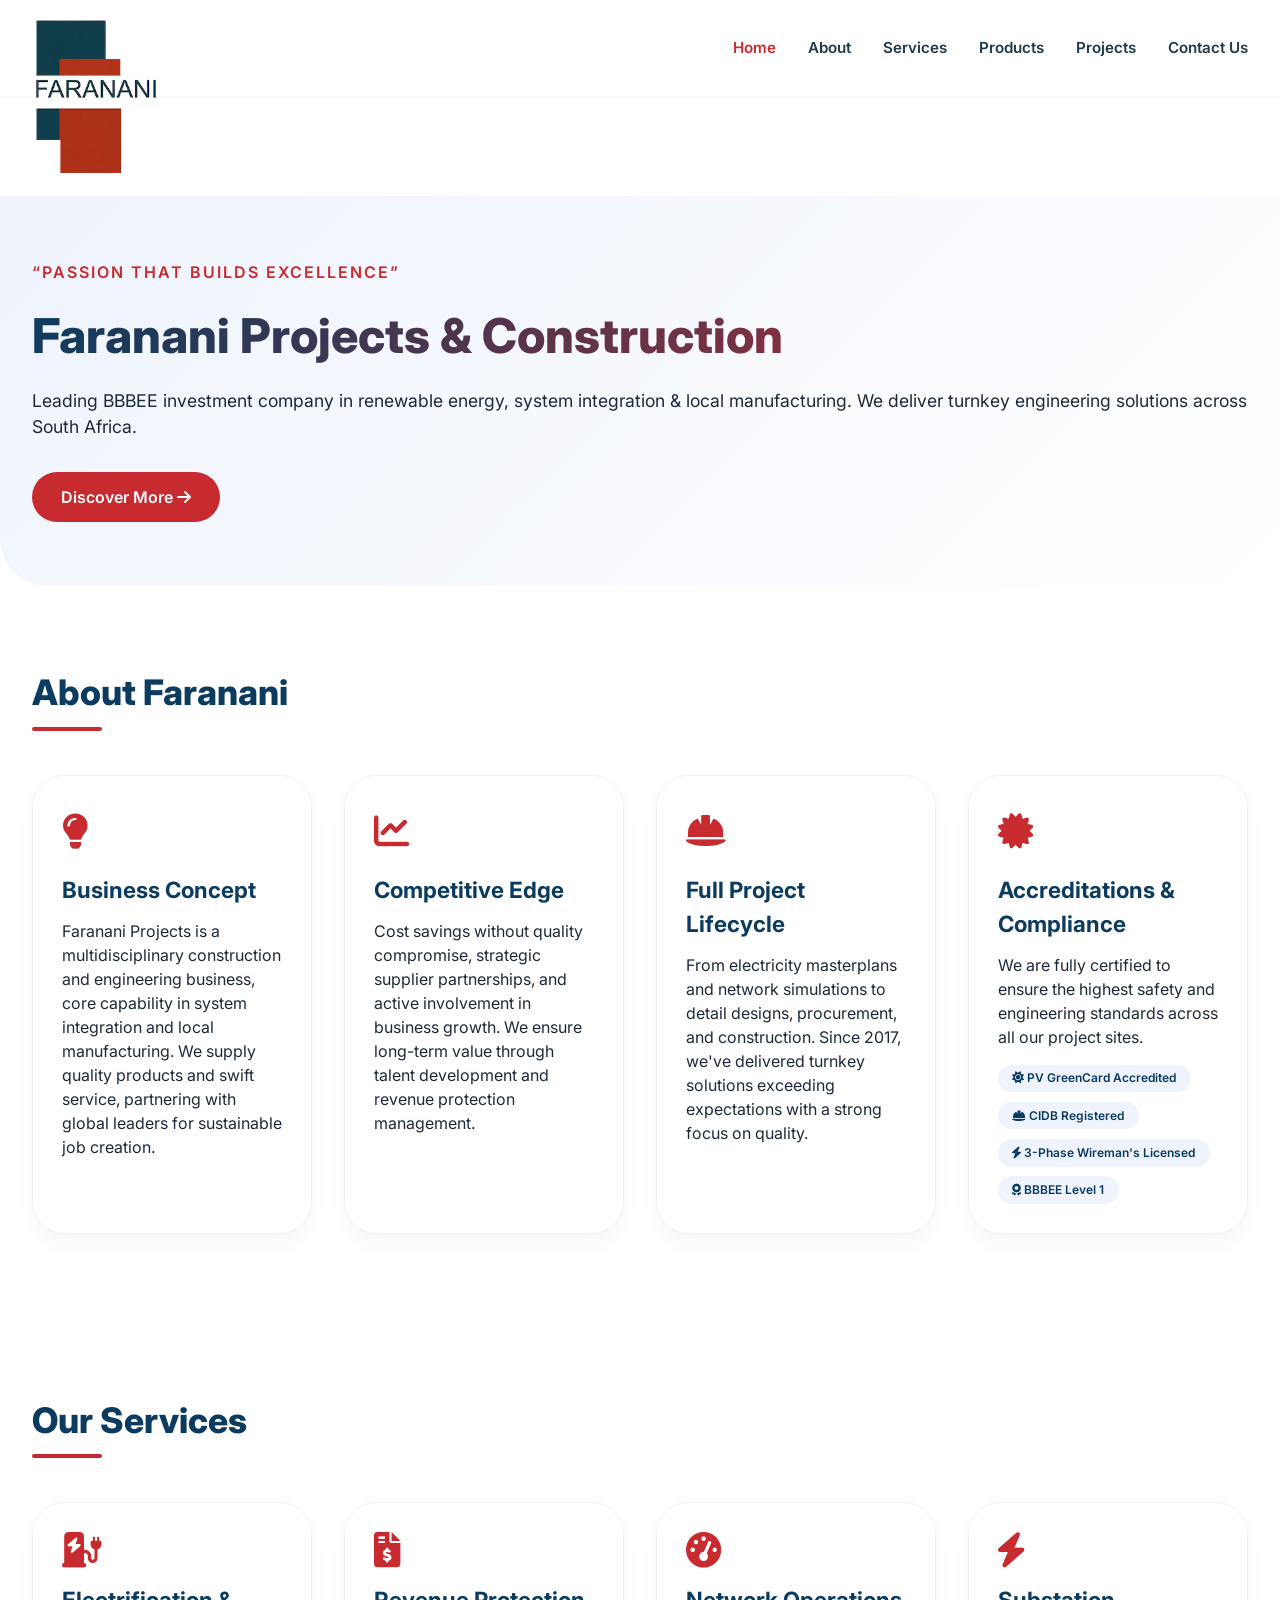
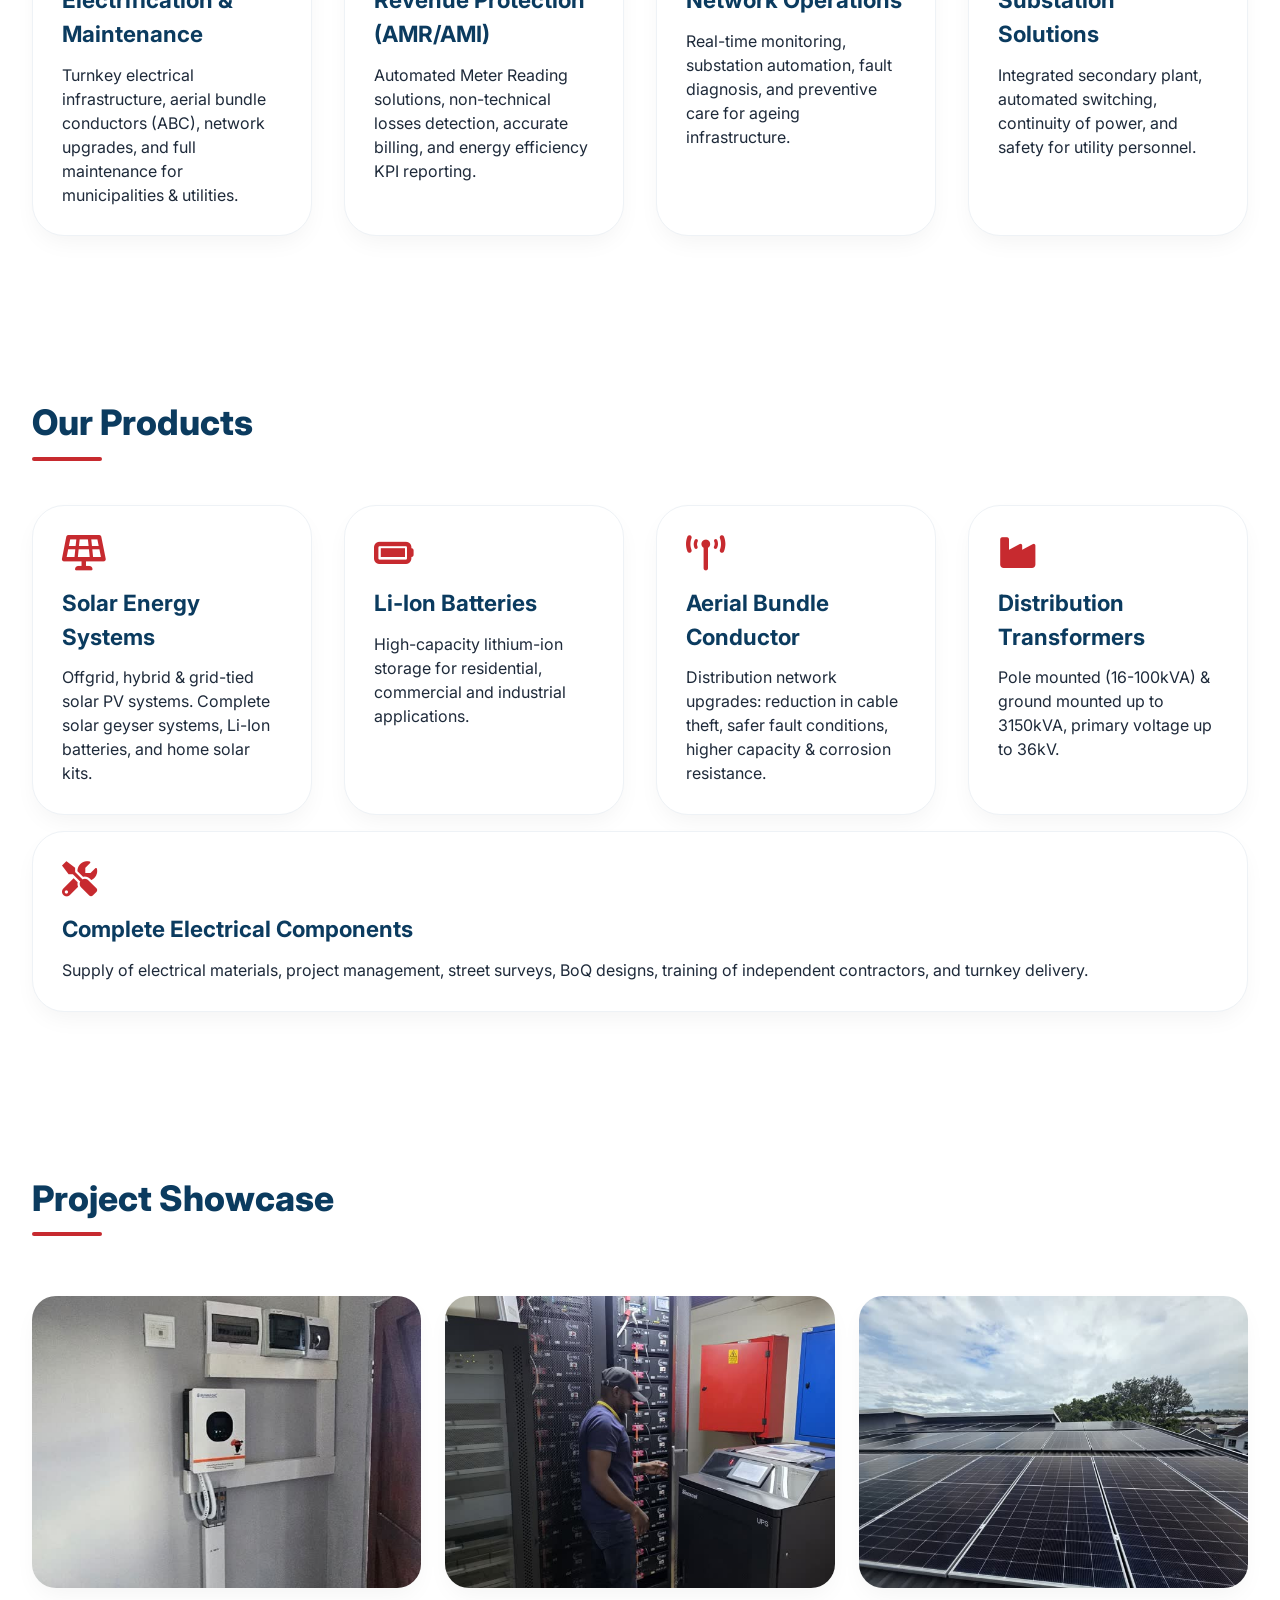
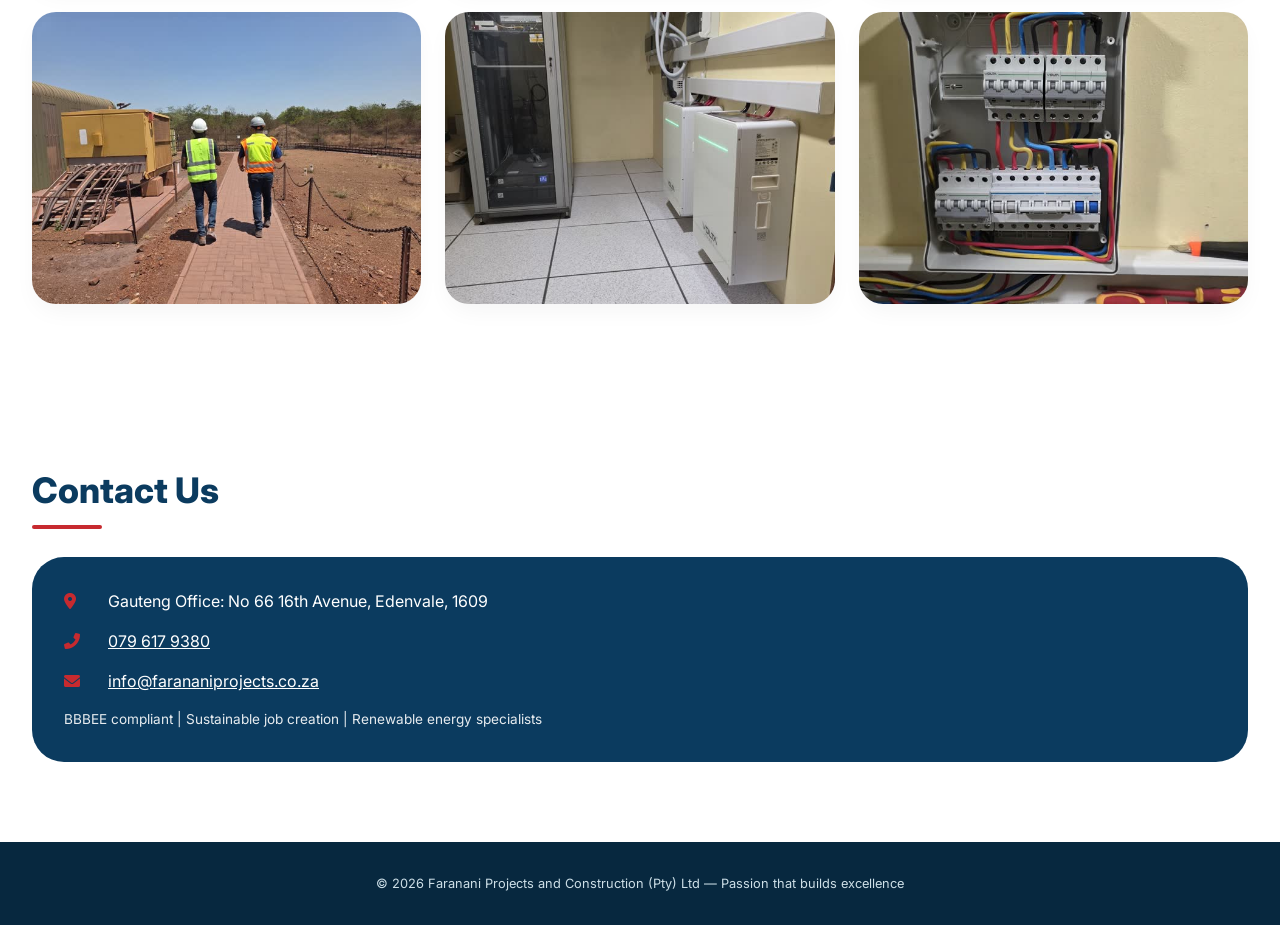
==== commit 0de505f7: "added hyperlinks and edited the logo" ====
--- a/index.html
+++ b/index.html
@@ -49,7 +49,7 @@
     <div class="card fade-up">
       <div class="card-icon"><i class="fa-solid fa-lightbulb"></i></div>
       <h3>Business Concept</h3>
-      <p>Faranani Projects is a multidisciplinary Construction and engineering business, core capability in system integration and local manufacturing. We supply quality products and swift service, partnering with global leaders for sustainable job creation.</p>
+      <p>Faranani Projects is a multidisciplinary construction and engineering business, core capability in system integration and local manufacturing. We supply quality products and swift service, partnering with global leaders for sustainable job creation.</p>
     </div>
     <div class="card fade-up">
       <div class="card-icon"><i class="fas fa-chart-line"></i></div>
@@ -188,8 +188,8 @@
   <h2 class="section-title">Contact Us</h2>
   <div class="contact-block fade-up">
     <div class="contact-line"><i class="fas fa-map-marker-alt"></i> <span>Gauteng Office: No 66 16th Avenue, Edenvale, 1609</span></div>
-    <div class="contact-line"><i class="fas fa-phone-alt"></i> <span>079 617 9380</span></div>
-    <div class="contact-line"><i class="fas fa-envelope"></i> <span>info@farananiprojects.co.za</span></div>
+    <div class="contact-line"><i class="fas fa-phone-alt"></i><span><a href="tel:0796179380" style="text-decoration: underline;">079 617 9380</a></span></div>
+    <div class="contact-line"><i class="fas fa-envelope"></i><span><a href="mailto:info@farananiprojects.co.za" style="color: inherit; text-decoration: underline;">info@farananiprojects.co.za</a></span></div>
     <div style="margin-top: 1rem; font-size: 0.85rem; opacity: 0.9;">BBBEE compliant | Sustainable job creation | Renewable energy specialists</div>
   </div>
 </section>
--- a/Css/style.css
+++ b/Css/style.css
@@ -274,10 +274,15 @@
   align-items: center;
   gap: 1rem;
   margin-bottom: 1rem;
+  
 }
 .contact-line i {
   width: 28px;
   color: var(--primary-red);
+}
+.contact-line a[href^="tel"] {
+    color: inherit;
+    text-decoration: none;
 }
 footer {
   text-align: center;
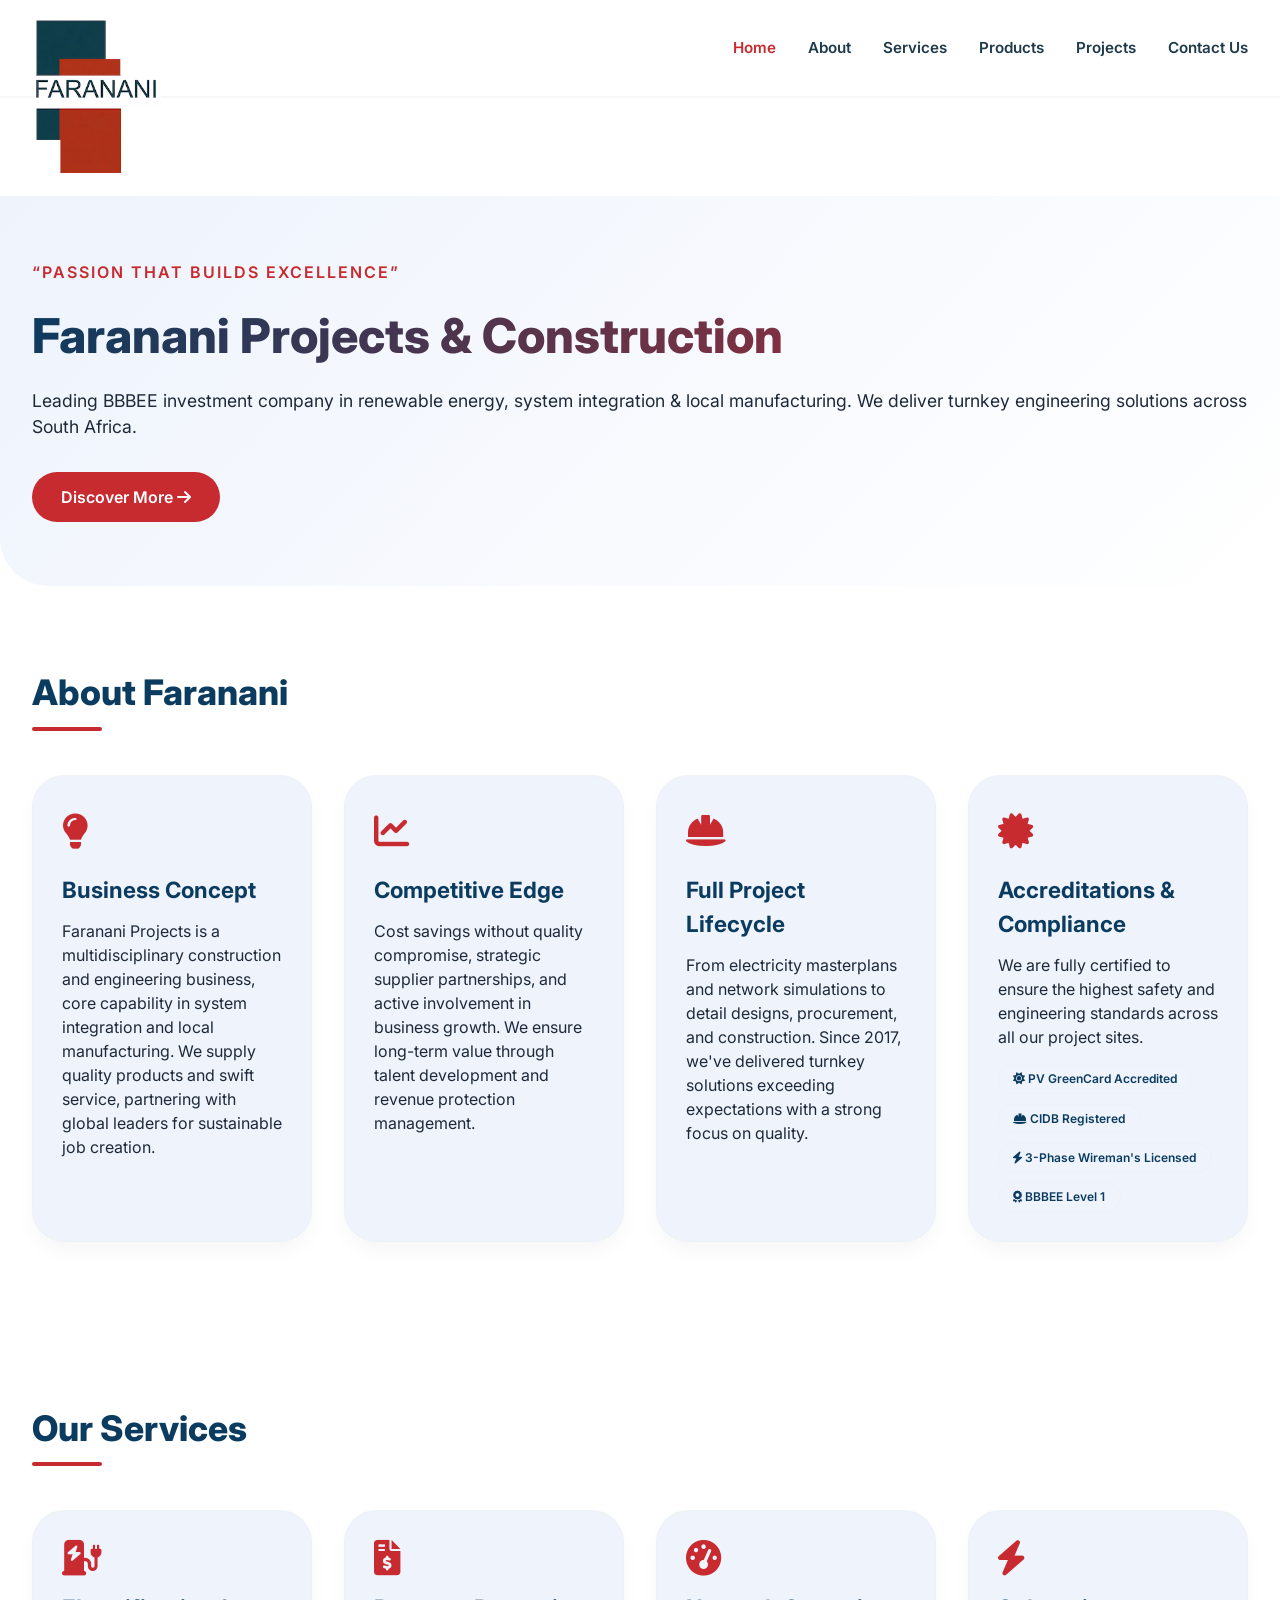
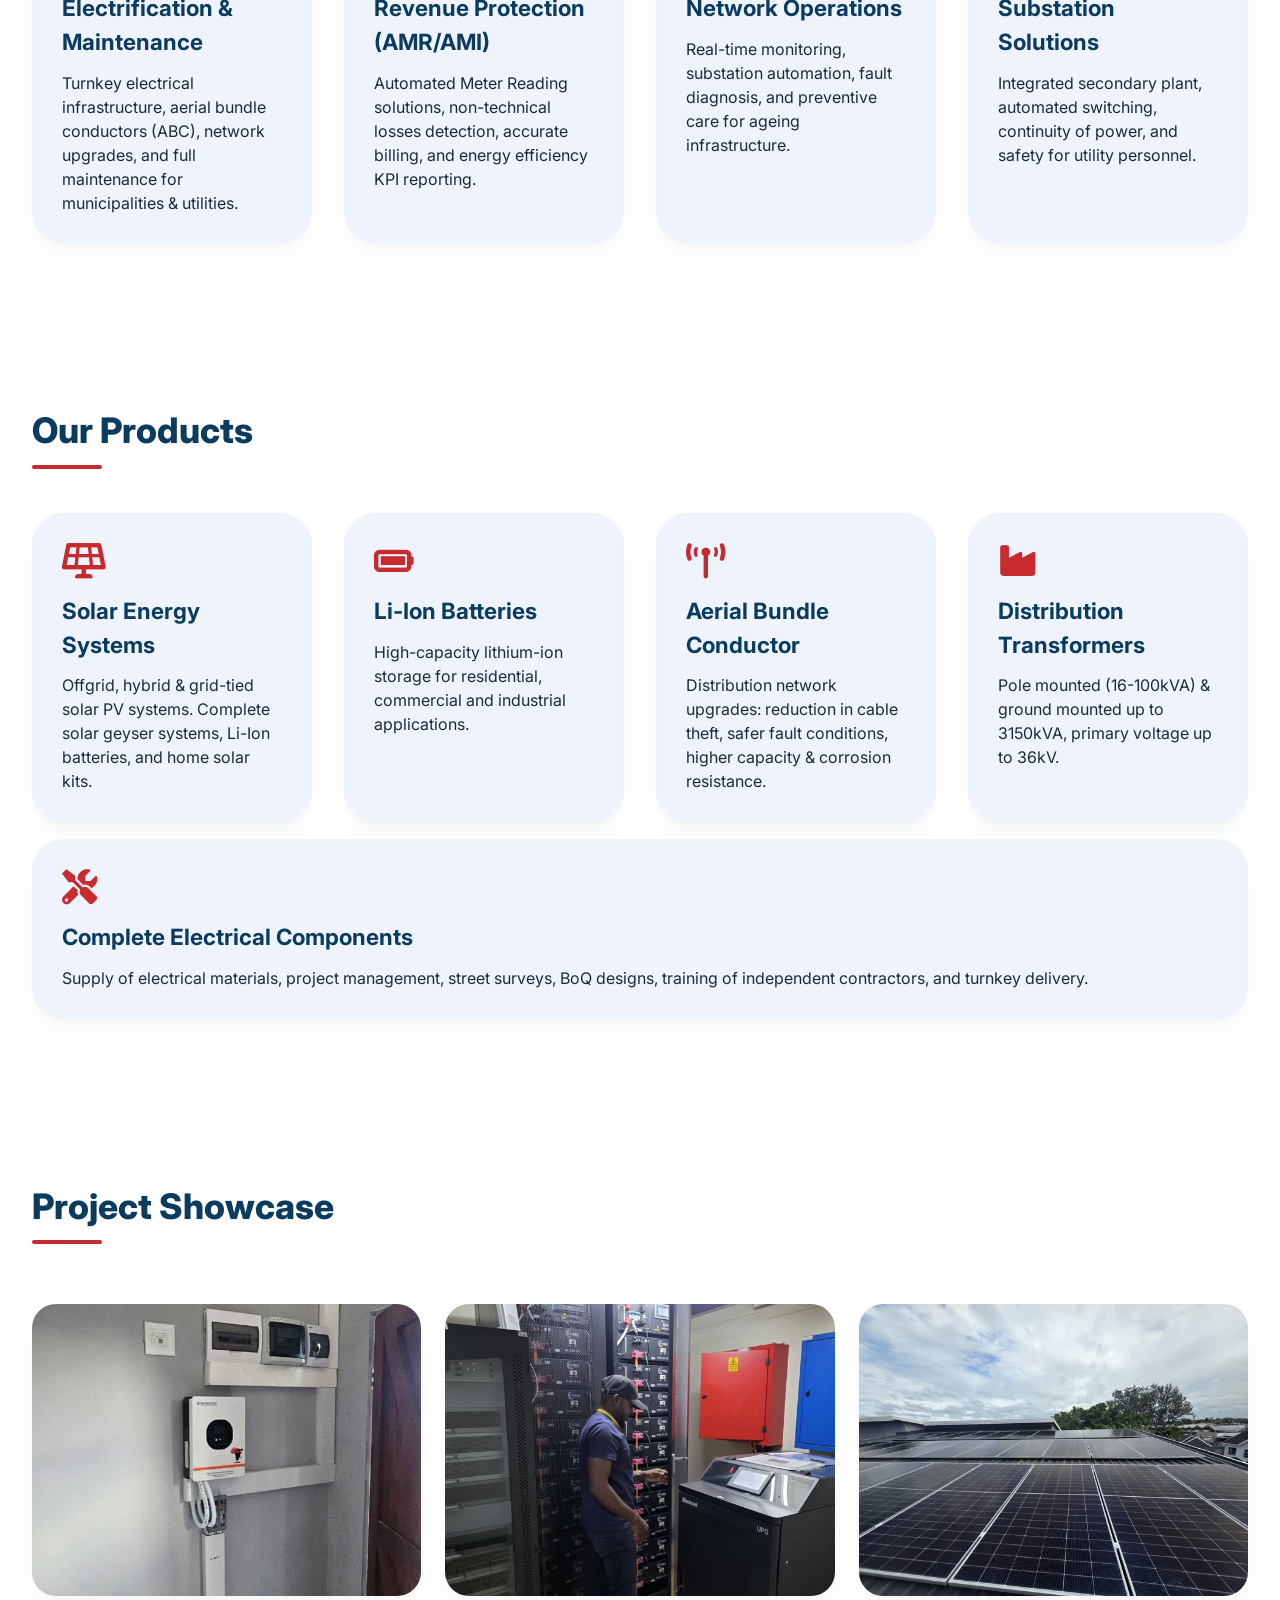
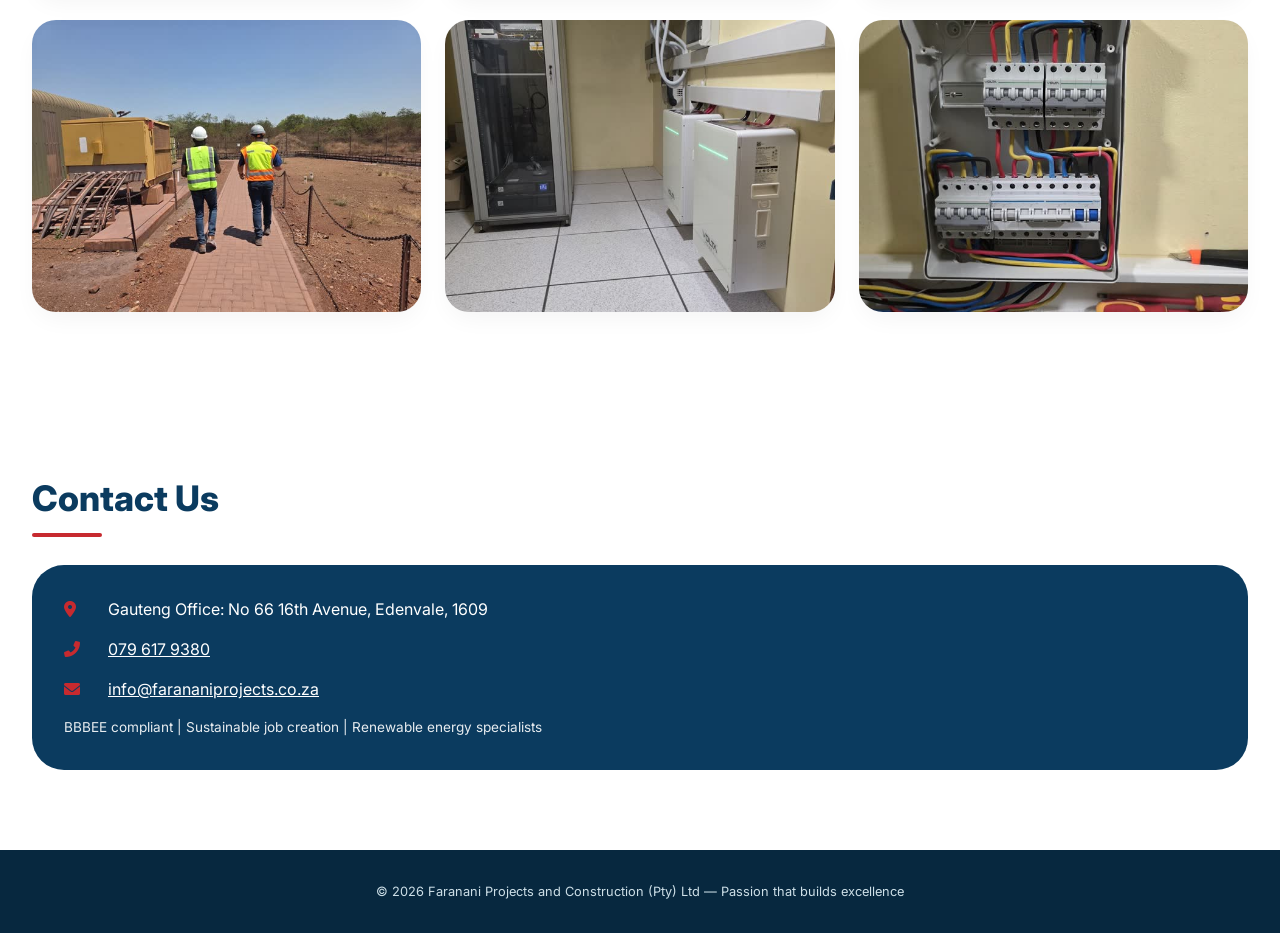
==== commit 494740ff: "Force to rebuild phase 1" ====
--- a/index.html
+++ b/index.html
@@ -198,6 +198,6 @@
   © 2026 Faranani Projects and Construction (Pty) Ltd — Passion that builds excellence
 </footer>
 
-<script src="Js/main.js" defer></script>
+<script src="Js/main.js" defer></script
 </body>
-</html>+</html>
--- a/Css/style.css
+++ b/Css/style.css
@@ -207,7 +207,7 @@
   margin-top: 1rem;
 }
 .card {
-  background: white;
+  background: var(--blue-light);
   border-radius: 2rem;
   padding: 1.8rem;
   box-shadow: var(--shadow-sm);
@@ -242,6 +242,7 @@
   font-size: 0.75rem;
   font-weight: 600;
   color: var(--primary-blue);
+  border: 1px solid #eef2f6;
 }
 
 /* About extra */
@@ -369,6 +370,10 @@
   .hero h1 {
     font-size: 2rem;
   }
+  .hero {
+    margin-top: 40px; /* Reduced from 100px */
+    padding: 2rem 1.2rem; /* Tighter vertical padding */
+  }
   section {
     padding: 3rem 1.2rem;
   }
